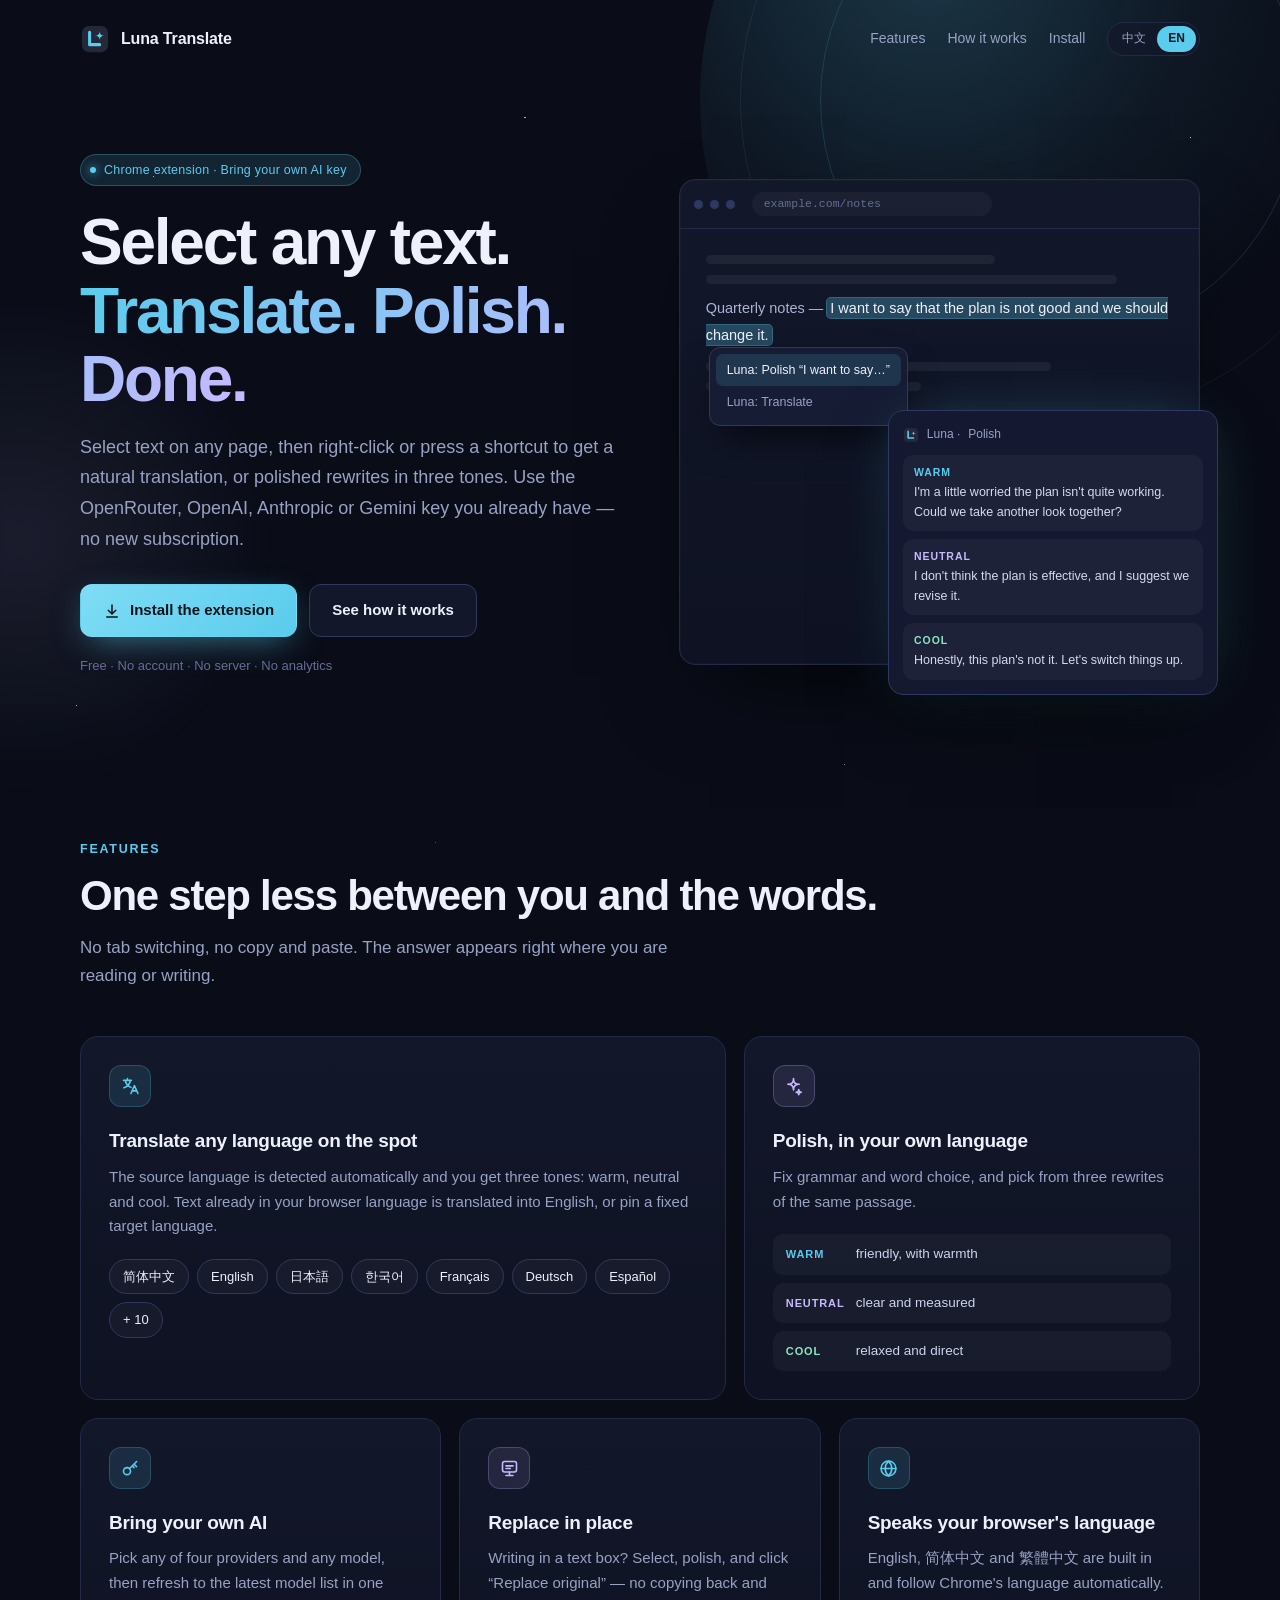
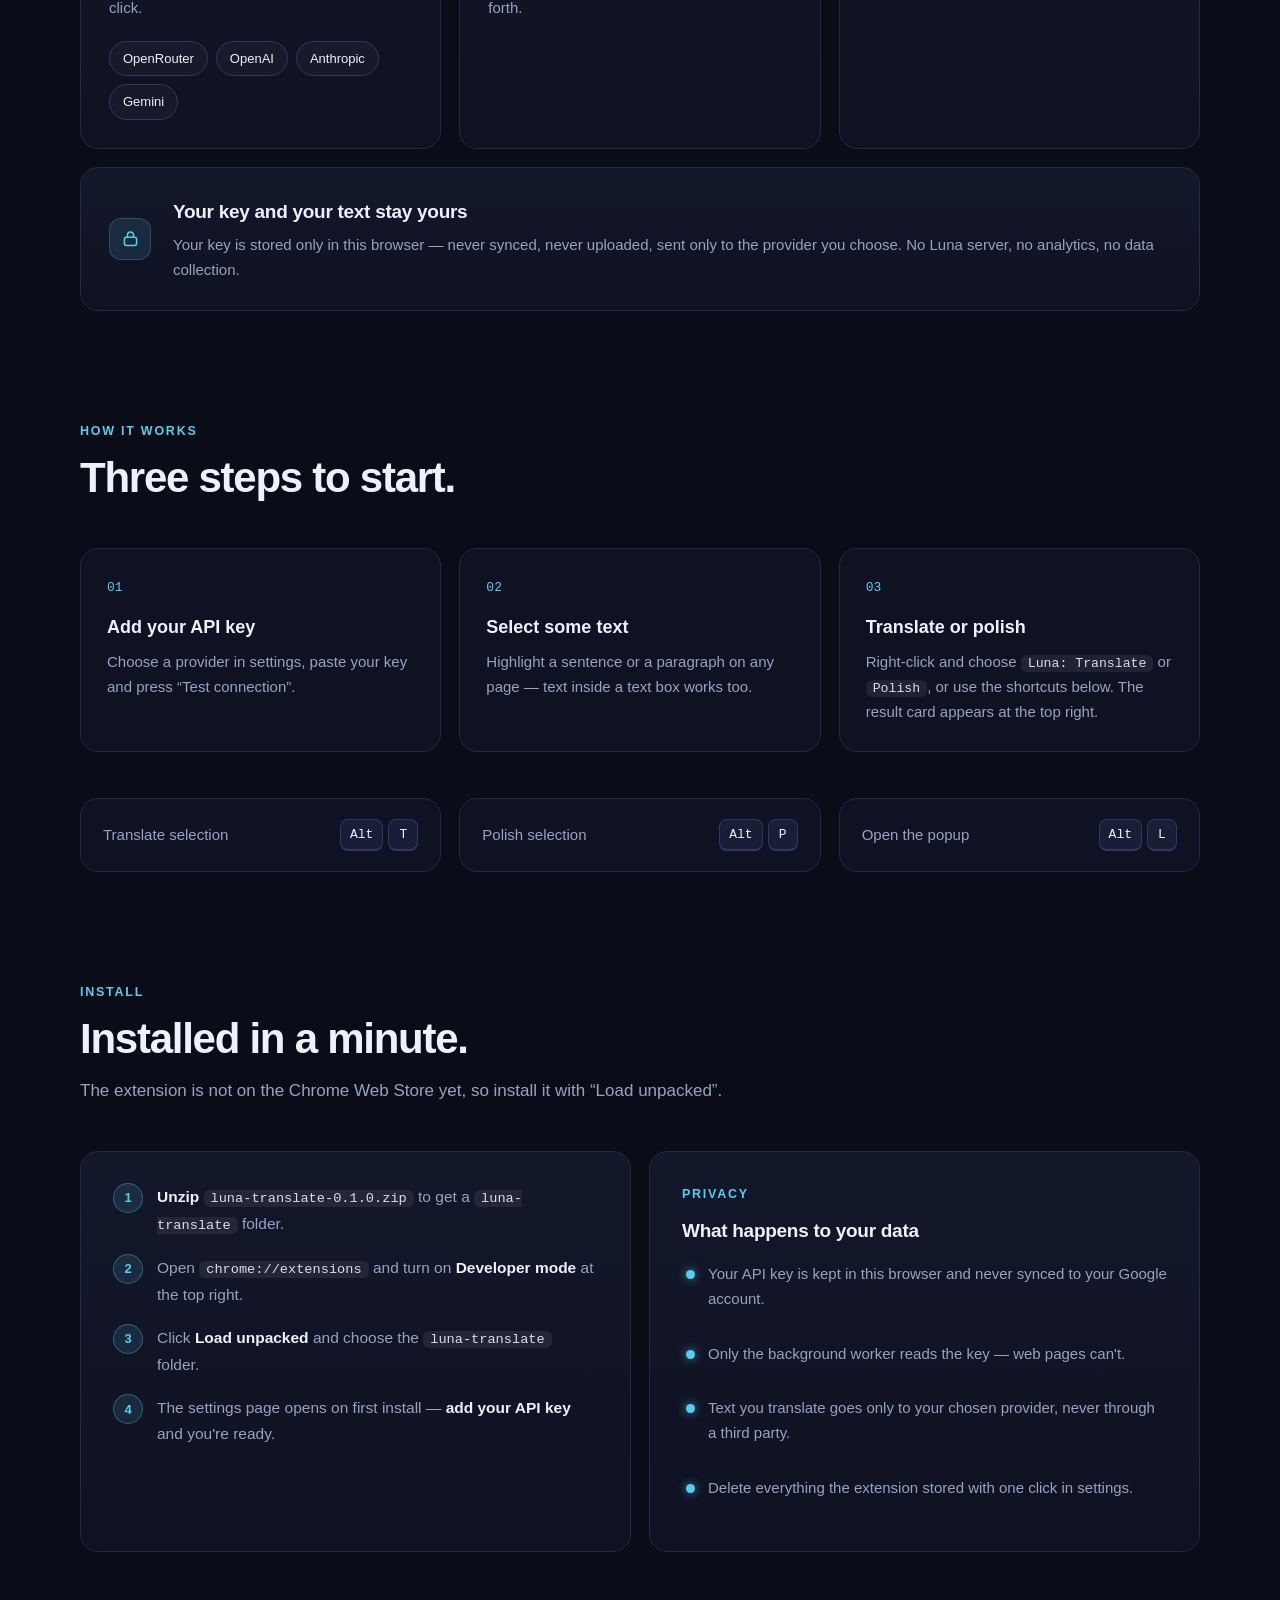
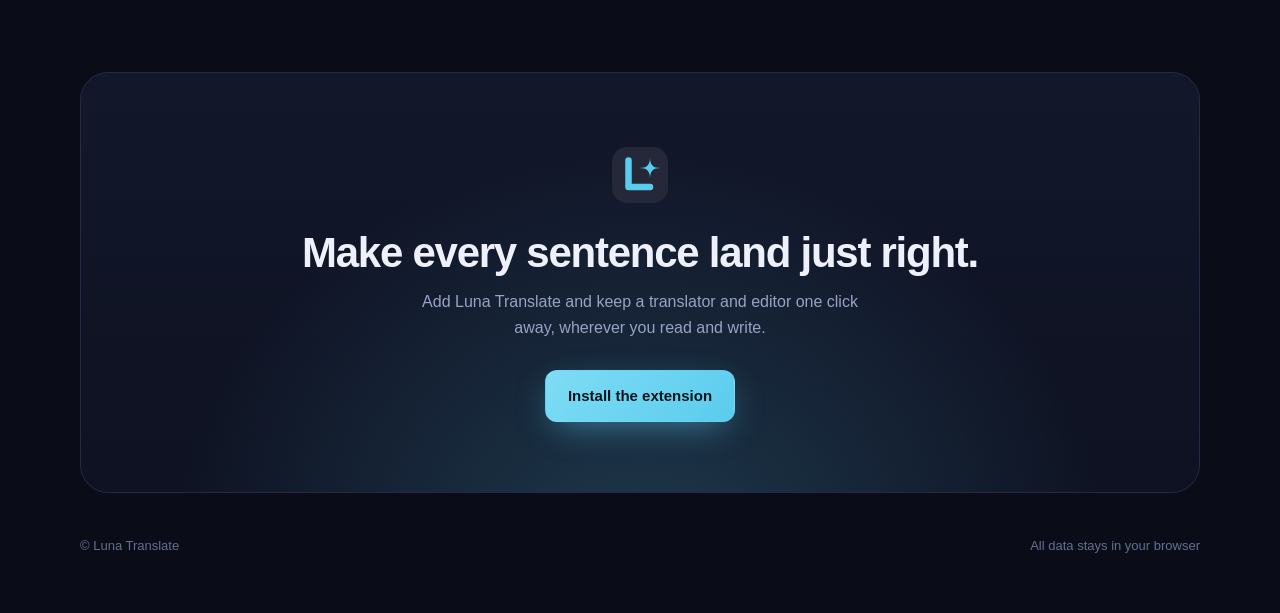
==== docs/index.html @ ccc1fbaa "Add a landing page (docs/index.html): dark, minimal, bilingual Co-Authored-By: Claude Sonnet 5.5 <no" ====
<!doctype html>
<html lang="zh-CN" data-lang="zh">
<head>
  <meta charset="UTF-8" />
  <meta name="viewport" content="width=device-width, initial-scale=1" />
  <meta name="color-scheme" content="dark" />
  <meta name="theme-color" content="#0a0d18" />
  <title>Luna Translate — 随选随译，一键润色</title>
  <meta name="description" content="Luna Translate 是一个 Chrome 扩展：选中文字即可翻译和润色，使用你自己的 OpenRouter、OpenAI、Anthropic 或 Gemini Key。" />
  <link rel="icon" href="icon.svg" type="image/svg+xml" />
  <style>
    :root {
      --bg: #0a0d18; --bg-2: #0e1222; --panel: #12172a; --panel-2: #181e36; --line: #232a47; --line-2: #2f3860;
      --ink: #eef1fb; --muted: #98a2c3; --faint: #646e92; --accent: #5acced; --accent-soft: rgba(90, 204, 237, .12);
      --lav: #c7b9ff; --radius: 18px;
      --font: "Inter", -apple-system, BlinkMacSystemFont, "SF Pro Text", "Segoe UI", "PingFang SC", "Hiragino Sans GB", "Microsoft YaHei", sans-serif;
      --mono: ui-monospace, "SF Mono", Menlo, Consolas, monospace;
    }
    * { box-sizing: border-box; }
    html { scroll-behavior: smooth; }
    body { margin: 0; color: var(--ink); background: var(--bg); font: 16px/1.65 var(--font); -webkit-font-smoothing: antialiased; overflow-x: hidden; }
    a { color: inherit; text-decoration: none; }
    img, svg { display: block; max-width: 100%; }
    ::selection { color: #06141a; background: var(--accent); }

    /* language switch: every translatable node is a <span lang="zh|en"> pair */
    html[data-lang="zh"] [lang="en"], html[data-lang="en"] [lang="zh"] { display: none !important; }

    .wrap { width: min(1120px, calc(100% - 48px)); margin: 0 auto; }

    /* ---------- background: a quiet moon ---------- */
    .sky { position: absolute; inset: 0 0 auto 0; height: 980px; overflow: hidden; pointer-events: none; z-index: 0;
      -webkit-mask-image: linear-gradient(#000 70%, transparent); mask-image: linear-gradient(#000 70%, transparent); }
    .moon { position: absolute; top: -260px; right: -140px; width: 720px; height: 720px; border-radius: 50%;
      background: radial-gradient(circle at 32% 30%, rgba(90, 204, 237, .22), rgba(90, 204, 237, .06) 38%, transparent 66%); }
    .moon::after { content: ""; position: absolute; inset: 120px; border-radius: 50%; border: 1px solid rgba(90, 204, 237, .16); }
    .moon::before { content: ""; position: absolute; inset: 40px; border-radius: 50%; border: 1px solid rgba(199, 185, 255, .08); }
    .glow-l { position: absolute; top: 260px; left: -260px; width: 560px; height: 560px; border-radius: 50%;
      background: radial-gradient(circle, rgba(199, 185, 255, .09), transparent 65%); }
    .stars { position: absolute; inset: 0; opacity: .7;
      background-image:
        radial-gradient(1px 1px at 12% 18%, #fff 50%, transparent 51%), radial-gradient(1px 1px at 27% 61%, #bfd 50%, transparent 51%),
        radial-gradient(1.5px 1.5px at 41% 12%, #fff 50%, transparent 51%), radial-gradient(1px 1px at 58% 44%, #fff 50%, transparent 51%),
        radial-gradient(1px 1px at 73% 22%, #cdf 50%, transparent 51%), radial-gradient(1.5px 1.5px at 86% 58%, #fff 50%, transparent 51%),
        radial-gradient(1px 1px at 93% 14%, #fff 50%, transparent 51%), radial-gradient(1px 1px at 6% 72%, #fff 50%, transparent 51%),
        radial-gradient(1px 1px at 34% 86%, #cdf 50%, transparent 51%), radial-gradient(1px 1px at 66% 78%, #fff 50%, transparent 51%);
      animation: twinkle 7s ease-in-out infinite alternate; }
    @keyframes twinkle { from { opacity: .35; } to { opacity: .8; } }

    /* ---------- nav ---------- */
    header.nav { position: relative; z-index: 5; display: flex; align-items: center; justify-content: space-between; padding: 22px 0; }
    .brand { display: flex; align-items: center; gap: 11px; font-weight: 650; letter-spacing: -.01em; }
    .brand svg { width: 30px; height: 30px; }
    .nav-right { display: flex; align-items: center; gap: 22px; color: var(--muted); font-size: 14px; }
    .nav-right a:hover { color: var(--ink); }
    .lang { display: inline-flex; padding: 3px; border: 1px solid var(--line); border-radius: 999px; background: rgba(18, 23, 42, .6); }
    .lang button { padding: 3px 11px; color: var(--muted); background: none; border: 0; border-radius: 999px; font: inherit; font-size: 12px; cursor: pointer; }
    html[data-lang="zh"] .lang [data-set="zh"], html[data-lang="en"] .lang [data-set="en"] { color: #06141a; background: var(--accent); font-weight: 650; }
    .lang button:focus-visible, .btn:focus-visible, a:focus-visible { outline: 2px solid var(--accent); outline-offset: 3px; }
    .hide-sm { display: inline; }

    /* ---------- hero ---------- */
    .hero { position: relative; z-index: 2; padding: 76px 0 40px; display: grid; grid-template-columns: 1.02fr .98fr; gap: 56px; align-items: center; }
    .eyebrow { display: inline-flex; align-items: center; gap: 8px; padding: 5px 13px 5px 9px; color: var(--accent); border: 1px solid rgba(90, 204, 237, .28); border-radius: 999px; background: var(--accent-soft); font-size: 12.5px; letter-spacing: .02em; }
    .eyebrow i { width: 6px; height: 6px; border-radius: 50%; background: var(--accent); box-shadow: 0 0 10px var(--accent); }
    h1 { margin: 22px 0 18px; font-size: clamp(38px, 5.4vw, 64px); line-height: 1.07; letter-spacing: -.035em; font-weight: 700; }
    h1 em { font-style: normal; background: linear-gradient(100deg, var(--accent), var(--lav)); -webkit-background-clip: text; background-clip: text; color: transparent; }
    .lead { max-width: 33em; margin: 0 0 30px; color: var(--muted); font-size: 18px; line-height: 1.7; }
    .cta { display: flex; flex-wrap: wrap; gap: 12px; align-items: center; }
    .btn { display: inline-flex; align-items: center; gap: 9px; padding: 13px 22px; border-radius: 12px; border: 1px solid var(--line-2); color: var(--ink); background: var(--panel); font-weight: 600; font-size: 15px; transition: transform .18s ease, border-color .18s ease, background .18s ease; }
    .btn:hover { transform: translateY(-1px); border-color: var(--accent); }
    .btn.primary { color: #06141a; border-color: transparent; background: linear-gradient(135deg, #7fdcf5, var(--accent)); box-shadow: 0 10px 34px -10px rgba(90, 204, 237, .6); }
    .btn.primary:hover { border-color: transparent; box-shadow: 0 14px 40px -10px rgba(90, 204, 237, .8); }
    .note { margin-top: 18px; color: var(--faint); font-size: 13px; }

    /* hero mock: a page with a selection and the result card */
    .stage { position: relative; }
    .browser { border: 1px solid var(--line); border-radius: 16px; background: linear-gradient(180deg, var(--panel), var(--bg-2)); box-shadow: 0 40px 90px -30px rgba(0, 0, 0, .7), 0 0 0 1px rgba(255,255,255,.02) inset; overflow: hidden; }
    .browser-bar { display: flex; align-items: center; gap: 7px; padding: 12px 14px; border-bottom: 1px solid var(--line); }
    .browser-bar i { width: 9px; height: 9px; border-radius: 50%; background: var(--line-2); }
    .browser-bar span { margin-left: 10px; flex: 1; max-width: 240px; padding: 3px 12px; color: var(--faint); border-radius: 999px; background: rgba(255,255,255,.04); font-size: 11.5px; font-family: var(--mono); }
    .page { padding: 26px 26px 262px; color: #aab3d2; font-size: 14.5px; line-height: 1.8; }
    .page .line { height: 9px; margin-bottom: 11px; border-radius: 6px; background: rgba(255,255,255,.06); }
    .page p { margin: 0 0 14px; }
    .page mark { padding: 2px 3px; color: var(--ink); background: rgba(90, 204, 237, .28); border-radius: 4px; box-shadow: 0 0 0 1px rgba(90, 204, 237, .45); }
    .menu { position: absolute; left: 30px; top: 168px; min-width: 170px; padding: 6px; border: 1px solid var(--line-2); border-radius: 11px; background: #161c33; box-shadow: 0 18px 40px -12px rgba(0,0,0,.7); font-size: 12.5px; }
    .menu div { padding: 6px 11px; border-radius: 7px; color: var(--muted); }
    .menu div.on { color: var(--ink); background: rgba(90, 204, 237, .14); }
    .result { position: absolute; right: -18px; bottom: -30px; width: min(330px, 86%); padding: 14px 14px 6px; border: 1px solid var(--line-2); border-radius: 15px; background: rgba(21, 27, 50, .96); backdrop-filter: blur(10px); box-shadow: 0 30px 70px -20px rgba(0,0,0,.8), 0 0 60px -24px rgba(90, 204, 237, .5); }
    .result header { display: flex; align-items: center; gap: 8px; margin-bottom: 10px; font-size: 12px; color: var(--muted); }
    .result header svg { width: 16px; height: 16px; }
    .tone { margin-bottom: 8px; padding: 9px 11px; border-radius: 10px; background: rgba(255,255,255,.04); }
    .tone b { display: block; margin-bottom: 2px; color: var(--accent); font-size: 10.5px; letter-spacing: .09em; text-transform: uppercase; }
    .tone span { display: block; color: #d4daf0; font-size: 12.5px; line-height: 1.55; }
    .tone:nth-child(3) b { color: var(--lav); }
    .tone:nth-child(4) b { color: #8ee6c0; }

    /* ---------- sections ---------- */
    section { position: relative; z-index: 2; }
    .sec { padding: 110px 0 0; }
    .kicker { color: var(--accent); font-size: 12.5px; letter-spacing: .14em; text-transform: uppercase; font-weight: 600; }
    h2 { margin: 12px 0 14px; font-size: clamp(28px, 3.6vw, 42px); line-height: 1.15; letter-spacing: -.03em; font-weight: 700; }
    .sub { max-width: 38em; margin: 0; color: var(--muted); font-size: 17px; }

    .grid { display: grid; grid-template-columns: repeat(12, 1fr); gap: 18px; margin-top: 46px; }
    .card { position: relative; padding: 28px; border: 1px solid var(--line); border-radius: var(--radius); background: linear-gradient(180deg, var(--panel), var(--bg-2)); overflow: hidden; transition: border-color .25s ease, transform .25s ease; }
    .card:hover { border-color: var(--line-2); transform: translateY(-2px); }
    .card h3 { margin: 18px 0 8px; font-size: 19px; letter-spacing: -.015em; }
    .card p { margin: 0; color: var(--muted); font-size: 15px; }
    .span-7 { grid-column: span 7; } .span-5 { grid-column: span 5; } .span-4 { grid-column: span 4; } .span-6 { grid-column: span 6; }
    .ico { width: 42px; height: 42px; display: grid; place-items: center; border-radius: 12px; color: var(--accent); background: var(--accent-soft); border: 1px solid rgba(90, 204, 237, .22); }
    .ico svg { width: 21px; height: 21px; }
    .ico.lav { color: var(--lav); background: rgba(199, 185, 255, .1); border-color: rgba(199, 185, 255, .24); }

    .chips { display: flex; flex-wrap: wrap; gap: 8px; margin-top: 20px; }
    .chip { padding: 6px 13px; color: var(--ink); border: 1px solid var(--line-2); border-radius: 999px; background: rgba(255,255,255,.03); font-size: 13px; }
    .tones { display: grid; gap: 8px; margin-top: 20px; }
    .tones div { display: flex; gap: 10px; align-items: baseline; padding: 9px 13px; border-radius: 10px; background: rgba(255,255,255,.04); font-size: 13.5px; color: #cdd4ee; }
    .tones b { flex: none; min-width: 60px; color: var(--accent); font-size: 11px; letter-spacing: .08em; text-transform: uppercase; }
    .tones div:nth-child(2) b { color: var(--lav); } .tones div:nth-child(3) b { color: #8ee6c0; }
    .lock { display: flex; align-items: center; gap: 10px; margin-top: 20px; padding: 11px 14px; color: #bfc8e6; border: 1px dashed var(--line-2); border-radius: 12px; font-family: var(--mono); font-size: 12.5px; }
    .lock i { width: 7px; height: 7px; border-radius: 50%; background: #8ee6c0; box-shadow: 0 0 10px #8ee6c0; flex: none; }

    /* steps */
    .steps { display: grid; grid-template-columns: repeat(3, 1fr); gap: 18px; margin-top: 46px; counter-reset: s; }
    .step { position: relative; padding: 28px 26px 26px; border: 1px solid var(--line); border-radius: var(--radius); background: var(--bg-2); }
    .step::before { counter-increment: s; content: "0" counter(s); display: block; margin-bottom: 14px; font-family: var(--mono); font-size: 13px; color: var(--accent); }
    .step h3 { margin: 0 0 8px; font-size: 18px; }
    .step p { margin: 0; color: var(--muted); font-size: 15px; }
    .step code, .install code { padding: 1px 7px; border-radius: 6px; background: rgba(255,255,255,.07); font-family: var(--mono); font-size: .88em; color: #d9def2; }

    /* shortcuts */
    .keys { display: grid; grid-template-columns: repeat(3, 1fr); gap: 18px; margin-top: 46px; }
    .key { display: flex; align-items: center; justify-content: space-between; gap: 14px; padding: 20px 22px; border: 1px solid var(--line); border-radius: var(--radius); background: var(--bg-2); }
    .key span { color: var(--muted); font-size: 15px; }
    kbd { display: inline-flex; gap: 5px; font-family: var(--mono); }
    kbd i { font-style: normal; min-width: 30px; padding: 4px 9px; text-align: center; color: var(--ink); border: 1px solid var(--line-2); border-bottom-width: 2px; border-radius: 8px; background: var(--panel-2); font-size: 13px; }

    /* install */
    .install { margin-top: 46px; display: grid; grid-template-columns: 1fr 1fr; gap: 18px; }
    .install ol { margin: 0; padding: 0; list-style: none; counter-reset: i; }
    .install li { position: relative; padding: 0 0 18px 44px; color: var(--muted); font-size: 15.5px; counter-increment: i; }
    .install li::before { content: counter(i); position: absolute; left: 0; top: -1px; width: 28px; height: 28px; display: grid; place-items: center; border-radius: 50%; color: var(--accent); border: 1px solid rgba(90,204,237,.35); background: var(--accent-soft); font-size: 13px; font-weight: 600; }
    .install li strong { color: var(--ink); font-weight: 600; }
    .install .card { padding: 32px; }
    .privacy-list { margin: 16px 0 0; padding: 0; list-style: none; display: grid; gap: 12px; }
    .privacy-list li { position: relative; padding-left: 26px; color: var(--muted); font-size: 15px; }
    .privacy-list li::before { content: ""; position: absolute; left: 4px; top: .62em; width: 7px; height: 7px; border-radius: 50%; background: var(--accent); box-shadow: 0 0 10px rgba(90,204,237,.7); }

    /* closing */
    .closing { margin: 120px 0 0; padding: 70px 24px; text-align: center; border: 1px solid var(--line); border-radius: 28px; overflow: hidden; position: relative;
      background: radial-gradient(ellipse at 50% 120%, rgba(90, 204, 237, .22), transparent 60%), linear-gradient(180deg, var(--panel), var(--bg-2)); }
    .closing svg { width: 64px; height: 64px; margin: 0 auto 22px; }
    .closing h2 { margin: 0 0 12px; }
    .closing p { margin: 0 auto 28px; max-width: 30em; color: var(--muted); }
    .closing .cta { justify-content: center; }
    footer { position: relative; z-index: 2; display: flex; flex-wrap: wrap; gap: 12px; justify-content: space-between; padding: 42px 0 56px; color: var(--faint); font-size: 13px; }

    /* reveal on scroll */
    .reveal { opacity: 0; transform: translateY(16px); transition: opacity .7s ease, transform .7s ease; }
    .reveal.in { opacity: 1; transform: none; }
    @media (prefers-reduced-motion: reduce) { .reveal { opacity: 1; transform: none; transition: none; } .stars { animation: none; } html { scroll-behavior: auto; } }

    @media (max-width: 960px) {
      .hero { grid-template-columns: 1fr; gap: 64px; padding-top: 48px; }
      .result { right: 8px; }
      .span-7, .span-5, .span-4, .span-6 { grid-column: span 12; }
      .steps, .keys, .install { grid-template-columns: 1fr; }
      .hide-sm { display: none; }
    }
    @media (max-width: 560px) {
      .wrap { width: calc(100% - 32px); }
      .sec { padding-top: 84px; }
      .lead { font-size: 16.5px; }
      .page { padding-bottom: 290px; }
      .menu { left: 14px; top: 190px; }
      .result { right: 0; width: 92%; }
      .card { padding: 22px; }
    }
  </style>
</head>
<body>
  <div class="sky" aria-hidden="true"><div class="stars"></div><div class="moon"></div><div class="glow-l"></div></div>

  <div class="wrap">
    <header class="nav">
      <a class="brand" href="#top" aria-label="Luna Translate">
        <svg viewBox="0 0 128 128" aria-hidden="true"><rect x="8" y="8" width="112" height="112" rx="30" fill="#252839"/><path d="M41 35v53h43" fill="none" stroke="#5ACCED" stroke-width="13" stroke-linecap="round" stroke-linejoin="round"/><path d="M84 29c0 15-6 21-21 21 15 0 21 6 21 21 0-15 6-21 21-21-15 0-21-6-21-21Z" fill="#5ACCED"/></svg>
        Luna Translate
      </a>
      <div class="nav-right">
        <a class="hide-sm" href="#features"><span lang="zh">功能</span><span lang="en">Features</span></a>
        <a class="hide-sm" href="#how"><span lang="zh">使用方法</span><span lang="en">How it works</span></a>
        <a class="hide-sm" href="#install"><span lang="zh">安装</span><span lang="en">Install</span></a>
        <div class="lang" role="group" aria-label="Language"><button type="button" data-set="zh">中文</button><button type="button" data-set="en">EN</button></div>
      </div>
    </header>

    <main id="top">
      <!-- hero -->
      <section class="hero">
        <div>
          <span class="eyebrow"><i></i><span lang="zh">Chrome 扩展 · 自带 AI Key</span><span lang="en">Chrome extension · Bring your own AI key</span></span>
          <h1><span lang="zh">选中文字，<br /><em>随选随译，<br />一键润色。</em></span><span lang="en">Select any text.<br /><em>Translate. Polish. Done.</em></span></h1>
          <p class="lead">
            <span lang="zh">在任何网页上选中文字，右键或按下快捷键，立刻得到自然的译文，或三种语气的润色版本。用你已有的 OpenRouter、OpenAI、Anthropic 或 Gemini Key，不需要新的订阅。</span>
            <span lang="en">Select text on any page, then right-click or press a shortcut to get a natural translation, or polished rewrites in three tones. Use the OpenRouter, OpenAI, Anthropic or Gemini key you already have — no new subscription.</span>
          </p>
          <div class="cta">
            <a class="btn primary" href="#install">
              <svg width="18" height="18" viewBox="0 0 24 24" fill="none" stroke="currentColor" stroke-width="2" stroke-linecap="round" stroke-linejoin="round" aria-hidden="true"><path d="M12 4v11M7 11l5 5 5-5M5 20h14"/></svg>
              <span lang="zh">安装扩展</span><span lang="en">Install the extension</span>
            </a>
            <a class="btn" href="#how"><span lang="zh">看看怎么用</span><span lang="en">See how it works</span></a>
          </div>
          <p class="note"><span lang="zh">免费 · 无账号 · 无服务器 · 无统计</span><span lang="en">Free · No account · No server · No analytics</span></p>
        </div>

        <div class="stage" aria-hidden="true">
          <div class="browser">
            <div class="browser-bar"><i></i><i></i><i></i><span>example.com/notes</span></div>
            <div class="page">
              <div class="line" style="width:62%"></div>
              <div class="line" style="width:88%"></div>
              <p>Quarterly notes — <mark>I want to say that the plan is not good and we should change it.</mark></p>
              <div class="line" style="width:74%"></div>
              <div class="line" style="width:46%"></div>
            </div>
          </div>
          <div class="menu"><div class="on">Luna: <span lang="zh">润色</span><span lang="en">Polish</span> “I want to say…”</div><div>Luna: <span lang="zh">翻译</span><span lang="en">Translate</span></div></div>
          <div class="result">
            <header><svg viewBox="0 0 128 128"><rect x="8" y="8" width="112" height="112" rx="30" fill="#252839"/><path d="M41 35v53h43" fill="none" stroke="#5ACCED" stroke-width="13" stroke-linecap="round" stroke-linejoin="round"/><path d="M84 29c0 15-6 21-21 21 15 0 21 6 21 21 0-15 6-21 21-21-15 0-21-6-21-21Z" fill="#5ACCED"/></svg>Luna · <span lang="zh">润色</span><span lang="en">Polish</span></header>
            <div class="tone"><b>Warm</b><span>I'm a little worried the plan isn't quite working. Could we take another look together?</span></div>
            <div class="tone"><b>Neutral</b><span>I don't think the plan is effective, and I suggest we revise it.</span></div>
            <div class="tone"><b>Cool</b><span>Honestly, this plan's not it. Let's switch things up.</span></div>
          </div>
        </div>
      </section>

      <!-- features -->
      <section class="sec" id="features">
        <div class="reveal">
          <div class="kicker"><span lang="zh">功能</span><span lang="en">Features</span></div>
          <h2><span lang="zh">少一步，多一点从容。</span><span lang="en">One step less between you and the words.</span></h2>
          <p class="sub"><span lang="zh">不用切换标签页，不用复制粘贴。结果就出现在你正在读、正在写的地方。</span><span lang="en">No tab switching, no copy and paste. The answer appears right where you are reading or writing.</span></p>
        </div>
        <div class="grid">
          <article class="card span-7 reveal">
            <div class="ico"><svg viewBox="0 0 24 24" fill="none" stroke="currentColor" stroke-width="1.8" stroke-linecap="round" stroke-linejoin="round"><path d="M4 5h9M8.5 3v2M6 5c.5 3.5 3 6.5 6.5 8M12 5c-.6 3.6-3.4 6.9-7.5 8.5"/><path d="M12.5 20l4-9 4 9M14 17h5"/></svg></div>
            <h3><span lang="zh">任何语言，随选随译</span><span lang="en">Translate any language on the spot</span></h3>
            <p><span lang="zh">自动识别原文语言，给出三种语气（温暖、中性、冷静）的译文。文本已经是你的浏览器语言时，自动译成英文；也可以固定一个目标语言。</span><span lang="en">The source language is detected automatically and you get three tones: warm, neutral and cool. Text already in your browser language is translated into English, or pin a fixed target language.</span></p>
            <div class="chips"><span class="chip">简体中文</span><span class="chip">English</span><span class="chip">日本語</span><span class="chip">한국어</span><span class="chip">Français</span><span class="chip">Deutsch</span><span class="chip">Español</span><span class="chip">+ 10</span></div>
          </article>
          <article class="card span-5 reveal">
            <div class="ico lav"><svg viewBox="0 0 24 24" fill="none" stroke="currentColor" stroke-width="1.8" stroke-linecap="round" stroke-linejoin="round"><path d="M12 3c0 4.5-2 6.5-6.5 6.5C10 9.5 12 11.5 12 16c0-4.5 2-6.5 6.5-6.5C14 9.5 12 7.5 12 3Z"/><path d="M18 15.5c0 2-1 3-3 3 2 0 3 1 3 3 0-2 1-3 3-3-2 0-3-1-3-3Z"/></svg></div>
            <h3><span lang="zh">润色，保持你的语言</span><span lang="en">Polish, in your own language</span></h3>
            <p><span lang="zh">修正语法和措辞，让表达更自然，同一段话给出三个版本供你挑选。</span><span lang="en">Fix grammar and word choice, and pick from three rewrites of the same passage.</span></p>
            <div class="tones"><div><b>Warm</b><span><span lang="zh">亲切，带一点温度</span><span lang="en">friendly, with warmth</span></span></div><div><b>Neutral</b><span><span lang="zh">理性，清晰克制</span><span lang="en">clear and measured</span></span></div><div><b>Cool</b><span><span lang="zh">随性，干脆利落</span><span lang="en">relaxed and direct</span></span></div></div>
          </article>
          <article class="card span-4 reveal">
            <div class="ico"><svg viewBox="0 0 24 24" fill="none" stroke="currentColor" stroke-width="1.8" stroke-linecap="round" stroke-linejoin="round"><circle cx="8" cy="15" r="4"/><path d="M11 12l8-8M16 7l3 3M14 9l2 2"/></svg></div>
            <h3><span lang="zh">用你自己的 AI</span><span lang="en">Bring your own AI</span></h3>
            <p><span lang="zh">四家服务商任选，模型自己挑，还能一键刷新到最新的模型列表。</span><span lang="en">Pick any of four providers and any model, then refresh to the latest model list in one click.</span></p>
            <div class="chips"><span class="chip">OpenRouter</span><span class="chip">OpenAI</span><span class="chip">Anthropic</span><span class="chip">Gemini</span></div>
          </article>
          <article class="card span-4 reveal">
            <div class="ico lav"><svg viewBox="0 0 24 24" fill="none" stroke="currentColor" stroke-width="1.8" stroke-linecap="round" stroke-linejoin="round"><rect x="4" y="4" width="16" height="12" rx="2.5"/><path d="M8 20h8M12 16v4M8 9h8M8 12h5"/></svg></div>
            <h3><span lang="zh">直接替换原文</span><span lang="en">Replace in place</span></h3>
            <p><span lang="zh">在输入框里写作时，选中文字润色，点一下“替换原文”，不用来回复制。</span><span lang="en">Writing in a text box? Select, polish, and click “Replace original” — no copying back and forth.</span></p>
          </article>
          <article class="card span-4 reveal">
            <div class="ico"><svg viewBox="0 0 24 24" fill="none" stroke="currentColor" stroke-width="1.8" stroke-linecap="round" stroke-linejoin="round"><circle cx="12" cy="12" r="8.5"/><path d="M3.5 12h17M12 3.5c2.6 2.4 3.8 5.2 3.8 8.5s-1.2 6.1-3.8 8.5c-2.6-2.4-3.8-5.2-3.8-8.5S9.4 5.9 12 3.5Z"/></svg></div>
            <h3><span lang="zh">界面跟随浏览器</span><span lang="en">Speaks your browser's language</span></h3>
            <p><span lang="zh">内置 English、简体中文、繁體中文界面，自动匹配 Chrome 的语言。</span><span lang="en">English, 简体中文 and 繁體中文 are built in and follow Chrome's language automatically.</span></p>
          </article>
          <article class="card span-12 reveal" style="grid-column: span 12">
            <div style="display:grid; grid-template-columns: auto 1fr; gap: 22px; align-items:center">
              <div class="ico"><svg viewBox="0 0 24 24" fill="none" stroke="currentColor" stroke-width="1.8" stroke-linecap="round" stroke-linejoin="round"><rect x="5" y="10.5" width="14" height="9.5" rx="2.5"/><path d="M8.5 10.5V8a3.5 3.5 0 0 1 7 0v2.5"/></svg></div>
              <div>
                <h3 style="margin:0 0 6px"><span lang="zh">你的 Key 和文字，只属于你</span><span lang="en">Your key and your text stay yours</span></h3>
                <p><span lang="zh">Key 只保存在本机浏览器，不同步、不上传，只发给你选的服务商。没有 Luna 服务器，没有统计，也不收集任何数据。</span><span lang="en">Your key is stored only in this browser — never synced, never uploaded, sent only to the provider you choose. No Luna server, no analytics, no data collection.</span></p>
              </div>
            </div>
          </article>
        </div>
      </section>

      <!-- how -->
      <section class="sec" id="how">
        <div class="reveal">
          <div class="kicker"><span lang="zh">使用方法</span><span lang="en">How it works</span></div>
          <h2><span lang="zh">三步，开始使用。</span><span lang="en">Three steps to start.</span></h2>
        </div>
        <div class="steps">
          <div class="step reveal"><h3><span lang="zh">填入 API Key</span><span lang="en">Add your API key</span></h3><p><span lang="zh">在设置页选择服务商，粘贴 Key，点“测试连接”确认可用。</span><span lang="en">Choose a provider in settings, paste your key and press “Test connection”.</span></p></div>
          <div class="step reveal"><h3><span lang="zh">选中文字</span><span lang="en">Select some text</span></h3><p><span lang="zh">在任意网页上选中一句话或一段话。选中输入框里的文字也可以。</span><span lang="en">Highlight a sentence or a paragraph on any page — text inside a text box works too.</span></p></div>
          <div class="step reveal"><h3><span lang="zh">翻译或润色</span><span lang="en">Translate or polish</span></h3><p><span lang="zh">右键选择 <code>Luna：翻译</code> 或 <code>润色</code>，也可以用下面的快捷键。结果卡片会出现在页面右上角。</span><span lang="en">Right-click and choose <code>Luna: Translate</code> or <code>Polish</code>, or use the shortcuts below. The result card appears at the top right.</span></p></div>
        </div>
        <div class="keys">
          <div class="key reveal"><span><span lang="zh">翻译选中文字</span><span lang="en">Translate selection</span></span><kbd><i>Alt</i><i>T</i></kbd></div>
          <div class="key reveal"><span><span lang="zh">润色选中文字</span><span lang="en">Polish selection</span></span><kbd><i>Alt</i><i>P</i></kbd></div>
          <div class="key reveal"><span><span lang="zh">打开弹窗输入</span><span lang="en">Open the popup</span></span><kbd><i>Alt</i><i>L</i></kbd></div>
        </div>
      </section>

      <!-- install -->
      <section class="sec" id="install">
        <div class="reveal">
          <div class="kicker"><span lang="zh">安装</span><span lang="en">Install</span></div>
          <h2><span lang="zh">一分钟装好。</span><span lang="en">Installed in a minute.</span></h2>
          <p class="sub"><span lang="zh">扩展还没有上架 Chrome 应用商店，目前通过“加载已解压的扩展程序”安装。</span><span lang="en">The extension is not on the Chrome Web Store yet, so install it with “Load unpacked”.</span></p>
        </div>
        <div class="install">
          <div class="card reveal">
            <ol>
              <li><span lang="zh"><strong>解压</strong> <code>luna-translate-0.1.0.zip</code>，得到 <code>luna-translate</code> 文件夹。</span><span lang="en"><strong>Unzip</strong> <code>luna-translate-0.1.0.zip</code> to get a <code>luna-translate</code> folder.</span></li>
              <li><span lang="zh">打开 <code>chrome://extensions</code>，开启右上角的<strong>开发者模式</strong>。</span><span lang="en">Open <code>chrome://extensions</code> and turn on <strong>Developer mode</strong> at the top right.</span></li>
              <li><span lang="zh">点击<strong>加载已解压的扩展程序</strong>，选择 <code>luna-translate</code> 文件夹。</span><span lang="en">Click <strong>Load unpacked</strong> and choose the <code>luna-translate</code> folder.</span></li>
              <li><span lang="zh">首次安装会打开设置页，<strong>填入 API Key</strong> 即可开始使用。</span><span lang="en">The settings page opens on first install — <strong>add your API key</strong> and you're ready.</span></li>
            </ol>
          </div>
          <div class="card reveal">
            <div class="kicker"><span lang="zh">隐私</span><span lang="en">Privacy</span></div>
            <h3 style="margin-top:10px"><span lang="zh">数据怎么处理</span><span lang="en">What happens to your data</span></h3>
            <ul class="privacy-list">
              <li><span lang="zh">API Key 保存在本机浏览器，不同步到你的 Google 账号。</span><span lang="en">Your API key is kept in this browser and never synced to your Google account.</span></li>
              <li><span lang="zh">只有后台脚本读取 Key，网页拿不到它。</span><span lang="en">Only the background worker reads the key — web pages can't.</span></li>
              <li><span lang="zh">你翻译的文字只发给你选的服务商，不经过任何第三方。</span><span lang="en">Text you translate goes only to your chosen provider, never through a third party.</span></li>
              <li><span lang="zh">设置页里一键删除所有已保存的数据。</span><span lang="en">Delete everything the extension stored with one click in settings.</span></li>
            </ul>
          </div>
        </div>
      </section>

      <section class="closing reveal">
        <svg viewBox="0 0 128 128" aria-hidden="true"><rect x="8" y="8" width="112" height="112" rx="30" fill="#252839"/><path d="M41 35v53h43" fill="none" stroke="#5ACCED" stroke-width="13" stroke-linecap="round" stroke-linejoin="round"/><path d="M84 29c0 15-6 21-21 21 15 0 21 6 21 21 0-15 6-21 21-21-15 0-21-6-21-21Z" fill="#5ACCED"/></svg>
        <h2><span lang="zh">让每一句话，都刚刚好。</span><span lang="en">Make every sentence land just right.</span></h2>
        <p><span lang="zh">装上 Luna Translate，在你读和写的每个角落，都有一位随叫随到的译者和编辑。</span><span lang="en">Add Luna Translate and keep a translator and editor one click away, wherever you read and write.</span></p>
        <div class="cta"><a class="btn primary" href="#install"><span lang="zh">安装扩展</span><span lang="en">Install the extension</span></a></div>
      </section>
    </main>

    <footer>
      <span>© Luna Translate</span>
      <span><span lang="zh">所有数据只保存在你的浏览器中</span><span lang="en">All data stays in your browser</span></span>
    </footer>
  </div>

  <script>
    (function () {
      var root = document.documentElement;
      var saved = null;
      try { saved = localStorage.getItem('luna-lang'); } catch (e) {}
      var lang = saved || (/^zh/i.test(navigator.language || '') ? 'zh' : 'en');
      function apply(next) {
        root.setAttribute('data-lang', next);
        root.lang = next === 'zh' ? 'zh-CN' : 'en';
        document.title = next === 'zh' ? 'Luna Translate — 随选随译，一键润色' : 'Luna Translate — Translate and polish, anywhere';
        try { localStorage.setItem('luna-lang', next); } catch (e) {}
      }
      apply(lang);
      document.querySelectorAll('.lang button').forEach(function (b) {
        b.addEventListener('click', function () { apply(b.dataset.set); });
      });
      var items = document.querySelectorAll('.reveal');
      if (!('IntersectionObserver' in window)) { items.forEach(function (n) { n.classList.add('in'); }); return; }
      var io = new IntersectionObserver(function (entries) {
        entries.forEach(function (e) { if (e.isIntersecting) { e.target.classList.add('in'); io.unobserve(e.target); } });
      }, { threshold: 0.12 });
      items.forEach(function (n) { io.observe(n); });
    })();
  </script>
</body>
</html>
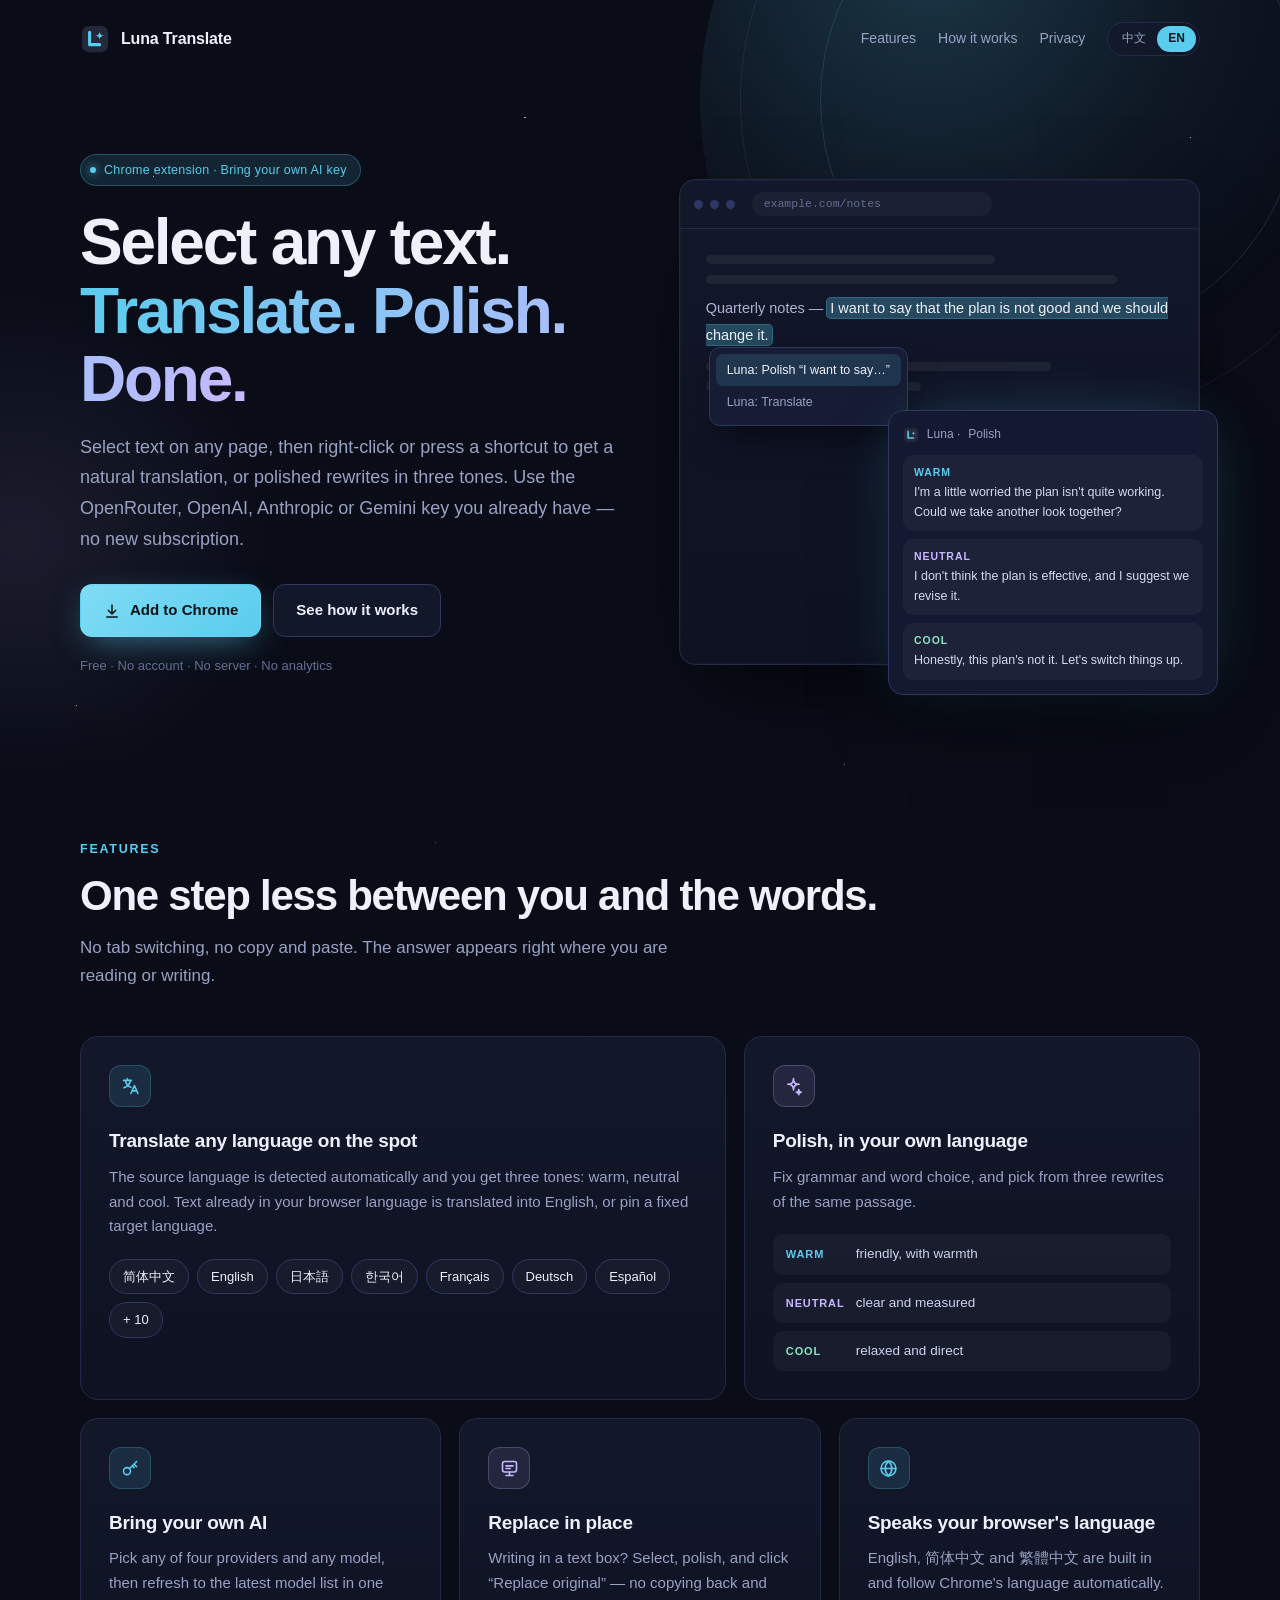
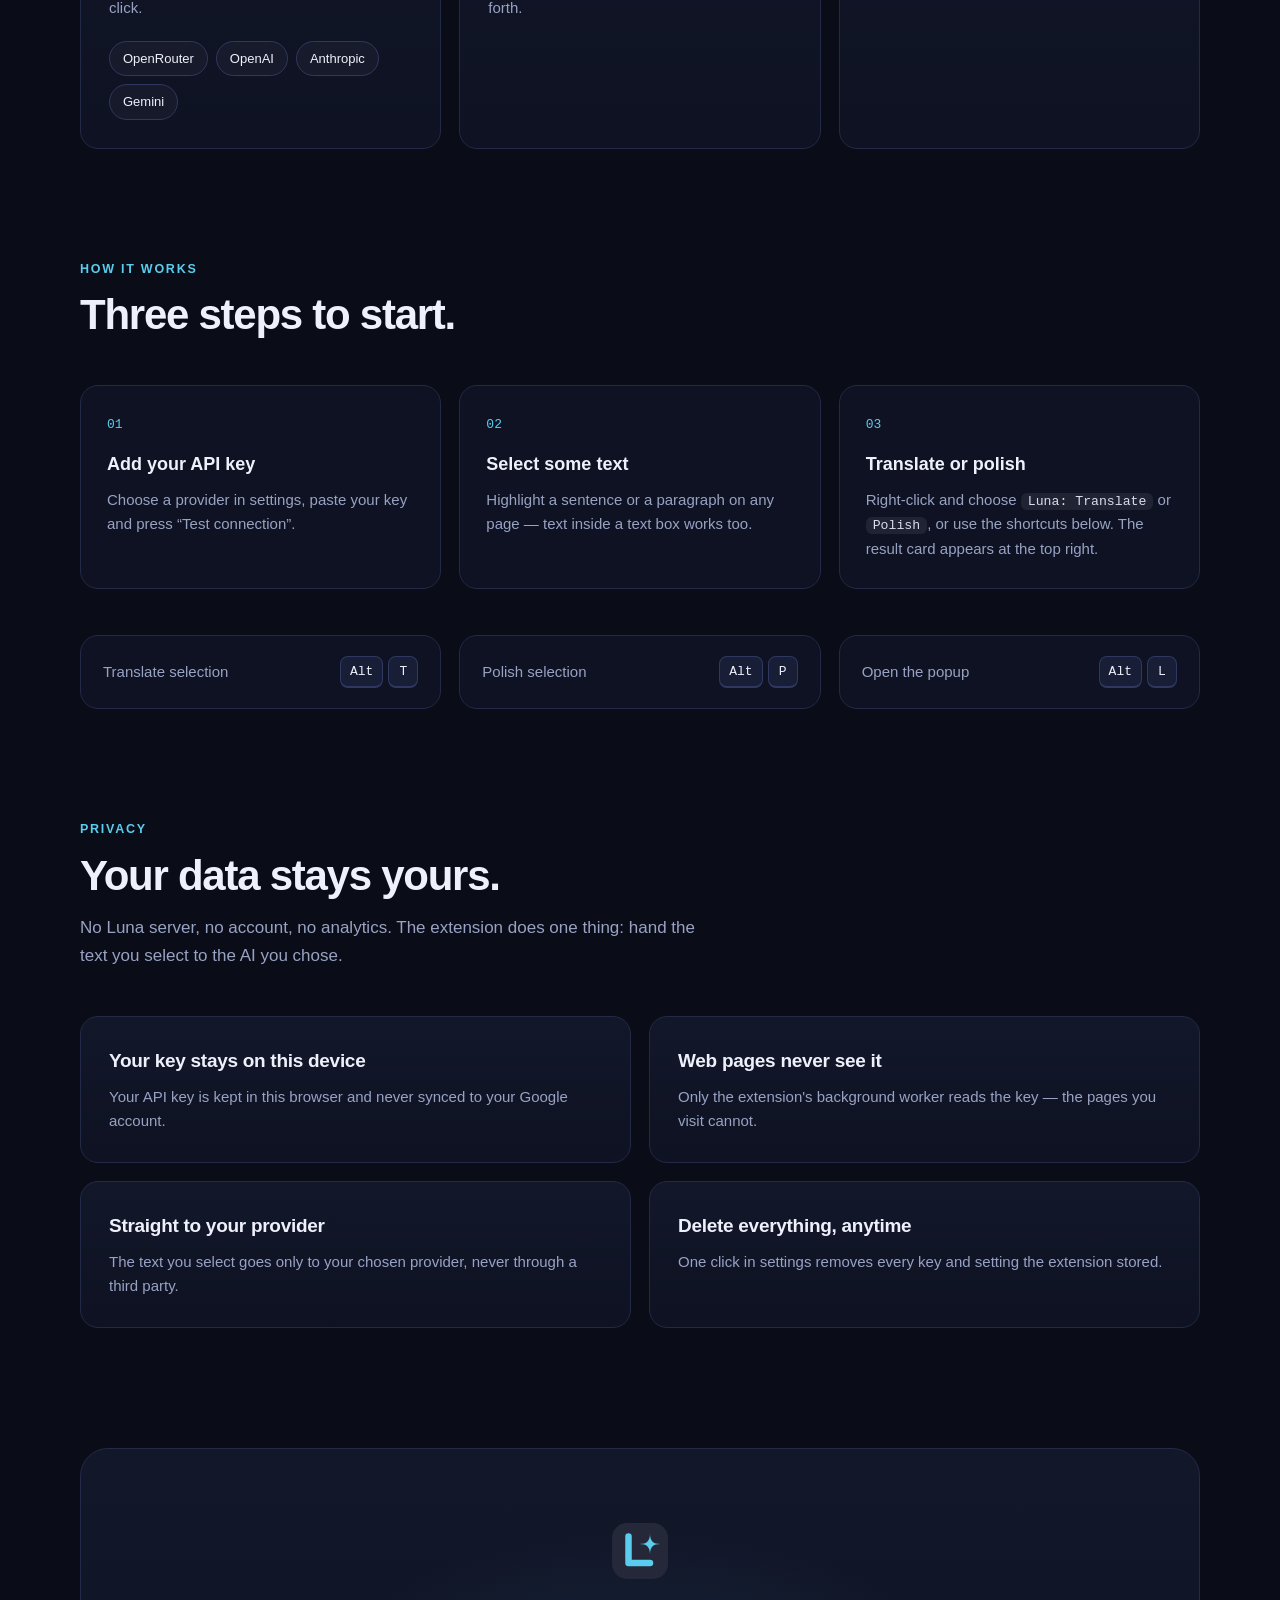
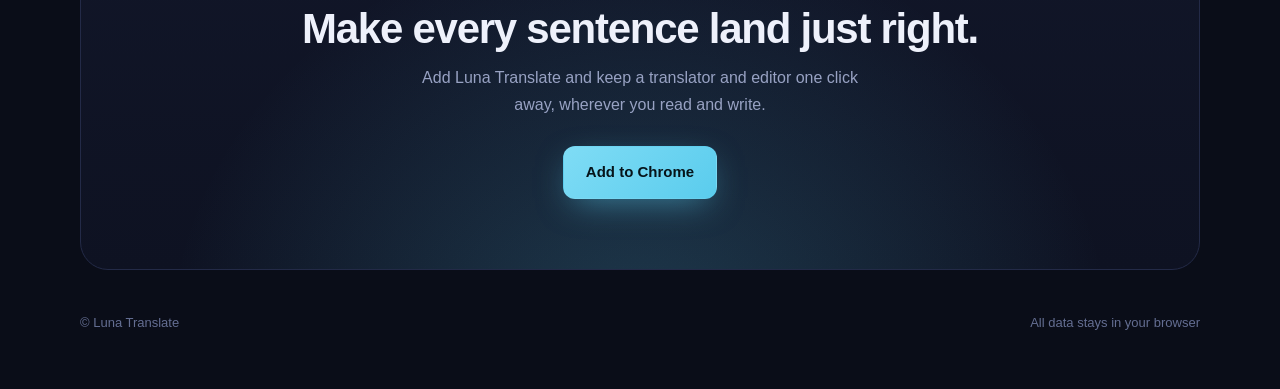
==== commit f0fb9826: "Landing page: replace install guide with a privacy section and Add to Chrome CTA Co-Authored-By: Cla" ====
--- a/docs/index.html
+++ b/docs/index.html
@@ -127,7 +127,7 @@
     .step::before { counter-increment: s; content: "0" counter(s); display: block; margin-bottom: 14px; font-family: var(--mono); font-size: 13px; color: var(--accent); }
     .step h3 { margin: 0 0 8px; font-size: 18px; }
     .step p { margin: 0; color: var(--muted); font-size: 15px; }
-    .step code, .install code { padding: 1px 7px; border-radius: 6px; background: rgba(255,255,255,.07); font-family: var(--mono); font-size: .88em; color: #d9def2; }
+    .step code { padding: 1px 7px; border-radius: 6px; background: rgba(255,255,255,.07); font-family: var(--mono); font-size: .88em; color: #d9def2; }
 
     /* shortcuts */
     .keys { display: grid; grid-template-columns: repeat(3, 1fr); gap: 18px; margin-top: 46px; }
@@ -136,16 +136,9 @@
     kbd { display: inline-flex; gap: 5px; font-family: var(--mono); }
     kbd i { font-style: normal; min-width: 30px; padding: 4px 9px; text-align: center; color: var(--ink); border: 1px solid var(--line-2); border-bottom-width: 2px; border-radius: 8px; background: var(--panel-2); font-size: 13px; }
 
-    /* install */
-    .install { margin-top: 46px; display: grid; grid-template-columns: 1fr 1fr; gap: 18px; }
-    .install ol { margin: 0; padding: 0; list-style: none; counter-reset: i; }
-    .install li { position: relative; padding: 0 0 18px 44px; color: var(--muted); font-size: 15.5px; counter-increment: i; }
-    .install li::before { content: counter(i); position: absolute; left: 0; top: -1px; width: 28px; height: 28px; display: grid; place-items: center; border-radius: 50%; color: var(--accent); border: 1px solid rgba(90,204,237,.35); background: var(--accent-soft); font-size: 13px; font-weight: 600; }
-    .install li strong { color: var(--ink); font-weight: 600; }
-    .install .card { padding: 32px; }
-    .privacy-list { margin: 16px 0 0; padding: 0; list-style: none; display: grid; gap: 12px; }
-    .privacy-list li { position: relative; padding-left: 26px; color: var(--muted); font-size: 15px; }
-    .privacy-list li::before { content: ""; position: absolute; left: 4px; top: .62em; width: 7px; height: 7px; border-radius: 50%; background: var(--accent); box-shadow: 0 0 10px rgba(90,204,237,.7); }
+    /* privacy */
+    .pgrid .card h3 { margin-top: 0; }
+    .pgrid { display: grid; grid-template-columns: repeat(2, 1fr); gap: 18px; margin-top: 46px; }
 
     /* closing */
     .closing { margin: 120px 0 0; padding: 70px 24px; text-align: center; border: 1px solid var(--line); border-radius: 28px; overflow: hidden; position: relative;
@@ -165,7 +158,7 @@
       .hero { grid-template-columns: 1fr; gap: 64px; padding-top: 48px; }
       .result { right: 8px; }
       .span-7, .span-5, .span-4, .span-6 { grid-column: span 12; }
-      .steps, .keys, .install { grid-template-columns: 1fr; }
+      .steps, .keys, .pgrid { grid-template-columns: 1fr; }
       .hide-sm { display: none; }
     }
     @media (max-width: 560px) {
@@ -191,7 +184,7 @@
       <div class="nav-right">
         <a class="hide-sm" href="#features"><span lang="zh">功能</span><span lang="en">Features</span></a>
         <a class="hide-sm" href="#how"><span lang="zh">使用方法</span><span lang="en">How it works</span></a>
-        <a class="hide-sm" href="#install"><span lang="zh">安装</span><span lang="en">Install</span></a>
+        <a class="hide-sm" href="#privacy"><span lang="zh">隐私</span><span lang="en">Privacy</span></a>
         <div class="lang" role="group" aria-label="Language"><button type="button" data-set="zh">中文</button><button type="button" data-set="en">EN</button></div>
       </div>
     </header>
@@ -207,9 +200,9 @@
             <span lang="en">Select text on any page, then right-click or press a shortcut to get a natural translation, or polished rewrites in three tones. Use the OpenRouter, OpenAI, Anthropic or Gemini key you already have — no new subscription.</span>
           </p>
           <div class="cta">
-            <a class="btn primary" href="#install">
+            <a class="btn primary store-link" href="#">
               <svg width="18" height="18" viewBox="0 0 24 24" fill="none" stroke="currentColor" stroke-width="2" stroke-linecap="round" stroke-linejoin="round" aria-hidden="true"><path d="M12 4v11M7 11l5 5 5-5M5 20h14"/></svg>
-              <span lang="zh">安装扩展</span><span lang="en">Install the extension</span>
+              <span lang="zh">添加到 Chrome</span><span lang="en">Add to Chrome</span>
             </a>
             <a class="btn" href="#how"><span lang="zh">看看怎么用</span><span lang="en">See how it works</span></a>
           </div>
@@ -273,15 +266,6 @@
             <h3><span lang="zh">界面跟随浏览器</span><span lang="en">Speaks your browser's language</span></h3>
             <p><span lang="zh">内置 English、简体中文、繁體中文界面，自动匹配 Chrome 的语言。</span><span lang="en">English, 简体中文 and 繁體中文 are built in and follow Chrome's language automatically.</span></p>
           </article>
-          <article class="card span-12 reveal" style="grid-column: span 12">
-            <div style="display:grid; grid-template-columns: auto 1fr; gap: 22px; align-items:center">
-              <div class="ico"><svg viewBox="0 0 24 24" fill="none" stroke="currentColor" stroke-width="1.8" stroke-linecap="round" stroke-linejoin="round"><rect x="5" y="10.5" width="14" height="9.5" rx="2.5"/><path d="M8.5 10.5V8a3.5 3.5 0 0 1 7 0v2.5"/></svg></div>
-              <div>
-                <h3 style="margin:0 0 6px"><span lang="zh">你的 Key 和文字，只属于你</span><span lang="en">Your key and your text stay yours</span></h3>
-                <p><span lang="zh">Key 只保存在本机浏览器，不同步、不上传，只发给你选的服务商。没有 Luna 服务器，没有统计，也不收集任何数据。</span><span lang="en">Your key is stored only in this browser — never synced, never uploaded, sent only to the provider you choose. No Luna server, no analytics, no data collection.</span></p>
-              </div>
-            </div>
-          </article>
         </div>
       </section>
 
@@ -303,32 +287,18 @@
         </div>
       </section>
 
-      <!-- install -->
-      <section class="sec" id="install">
+      <!-- privacy -->
+      <section class="sec" id="privacy">
         <div class="reveal">
-          <div class="kicker"><span lang="zh">安装</span><span lang="en">Install</span></div>
-          <h2><span lang="zh">一分钟装好。</span><span lang="en">Installed in a minute.</span></h2>
-          <p class="sub"><span lang="zh">扩展还没有上架 Chrome 应用商店，目前通过“加载已解压的扩展程序”安装。</span><span lang="en">The extension is not on the Chrome Web Store yet, so install it with “Load unpacked”.</span></p>
-        </div>
-        <div class="install">
-          <div class="card reveal">
-            <ol>
-              <li><span lang="zh"><strong>解压</strong> <code>luna-translate-0.1.0.zip</code>，得到 <code>luna-translate</code> 文件夹。</span><span lang="en"><strong>Unzip</strong> <code>luna-translate-0.1.0.zip</code> to get a <code>luna-translate</code> folder.</span></li>
-              <li><span lang="zh">打开 <code>chrome://extensions</code>，开启右上角的<strong>开发者模式</strong>。</span><span lang="en">Open <code>chrome://extensions</code> and turn on <strong>Developer mode</strong> at the top right.</span></li>
-              <li><span lang="zh">点击<strong>加载已解压的扩展程序</strong>，选择 <code>luna-translate</code> 文件夹。</span><span lang="en">Click <strong>Load unpacked</strong> and choose the <code>luna-translate</code> folder.</span></li>
-              <li><span lang="zh">首次安装会打开设置页，<strong>填入 API Key</strong> 即可开始使用。</span><span lang="en">The settings page opens on first install — <strong>add your API key</strong> and you're ready.</span></li>
-            </ol>
-          </div>
-          <div class="card reveal">
-            <div class="kicker"><span lang="zh">隐私</span><span lang="en">Privacy</span></div>
-            <h3 style="margin-top:10px"><span lang="zh">数据怎么处理</span><span lang="en">What happens to your data</span></h3>
-            <ul class="privacy-list">
-              <li><span lang="zh">API Key 保存在本机浏览器，不同步到你的 Google 账号。</span><span lang="en">Your API key is kept in this browser and never synced to your Google account.</span></li>
-              <li><span lang="zh">只有后台脚本读取 Key，网页拿不到它。</span><span lang="en">Only the background worker reads the key — web pages can't.</span></li>
-              <li><span lang="zh">你翻译的文字只发给你选的服务商，不经过任何第三方。</span><span lang="en">Text you translate goes only to your chosen provider, never through a third party.</span></li>
-              <li><span lang="zh">设置页里一键删除所有已保存的数据。</span><span lang="en">Delete everything the extension stored with one click in settings.</span></li>
-            </ul>
-          </div>
+          <div class="kicker"><span lang="zh">隐私</span><span lang="en">Privacy</span></div>
+          <h2><span lang="zh">你的数据，只属于你。</span><span lang="en">Your data stays yours.</span></h2>
+          <p class="sub"><span lang="zh">没有 Luna 服务器，没有账号，没有统计。扩展只做一件事：把你选中的文字交给你自己选的 AI。</span><span lang="en">No Luna server, no account, no analytics. The extension does one thing: hand the text you select to the AI you chose.</span></p>
+        </div>
+        <div class="pgrid">
+          <article class="card reveal"><h3><span lang="zh">Key 留在本机</span><span lang="en">Your key stays on this device</span></h3><p><span lang="zh">API Key 保存在本机浏览器，不同步到你的 Google 账号。</span><span lang="en">Your API key is kept in this browser and never synced to your Google account.</span></p></article>
+          <article class="card reveal"><h3><span lang="zh">网页拿不到 Key</span><span lang="en">Web pages never see it</span></h3><p><span lang="zh">只有扩展的后台脚本会读取 Key，你访问的网页无法读取。</span><span lang="en">Only the extension's background worker reads the key — the pages you visit cannot.</span></p></article>
+          <article class="card reveal"><h3><span lang="zh">直接发给你的服务商</span><span lang="en">Straight to your provider</span></h3><p><span lang="zh">你选中的文字只发给你选的服务商，不经过任何第三方。</span><span lang="en">The text you select goes only to your chosen provider, never through a third party.</span></p></article>
+          <article class="card reveal"><h3><span lang="zh">随时一键清除</span><span lang="en">Delete everything, anytime</span></h3><p><span lang="zh">在设置页点一下，就能删除扩展保存的所有 Key 和设置。</span><span lang="en">One click in settings removes every key and setting the extension stored.</span></p></article>
         </div>
       </section>
 
@@ -336,7 +306,7 @@
         <svg viewBox="0 0 128 128" aria-hidden="true"><rect x="8" y="8" width="112" height="112" rx="30" fill="#252839"/><path d="M41 35v53h43" fill="none" stroke="#5ACCED" stroke-width="13" stroke-linecap="round" stroke-linejoin="round"/><path d="M84 29c0 15-6 21-21 21 15 0 21 6 21 21 0-15 6-21 21-21-15 0-21-6-21-21Z" fill="#5ACCED"/></svg>
         <h2><span lang="zh">让每一句话，都刚刚好。</span><span lang="en">Make every sentence land just right.</span></h2>
         <p><span lang="zh">装上 Luna Translate，在你读和写的每个角落，都有一位随叫随到的译者和编辑。</span><span lang="en">Add Luna Translate and keep a translator and editor one click away, wherever you read and write.</span></p>
-        <div class="cta"><a class="btn primary" href="#install"><span lang="zh">安装扩展</span><span lang="en">Install the extension</span></a></div>
+        <div class="cta"><a class="btn primary store-link" href="#"><span lang="zh">添加到 Chrome</span><span lang="en">Add to Chrome</span></a></div>
       </section>
     </main>
 
@@ -347,8 +317,15 @@
   </div>
 
   <script>
+    // Paste the Chrome Web Store listing URL here once the extension is published.
+    var STORE_URL = '';
+
     (function () {
       var root = document.documentElement;
+      document.querySelectorAll('.store-link').forEach(function (a) {
+        if (STORE_URL) { a.href = STORE_URL; a.rel = 'noopener'; }
+        else a.addEventListener('click', function (e) { e.preventDefault(); });
+      });
       var saved = null;
       try { saved = localStorage.getItem('luna-lang'); } catch (e) {}
       var lang = saved || (/^zh/i.test(navigator.language || '') ? 'zh' : 'en');
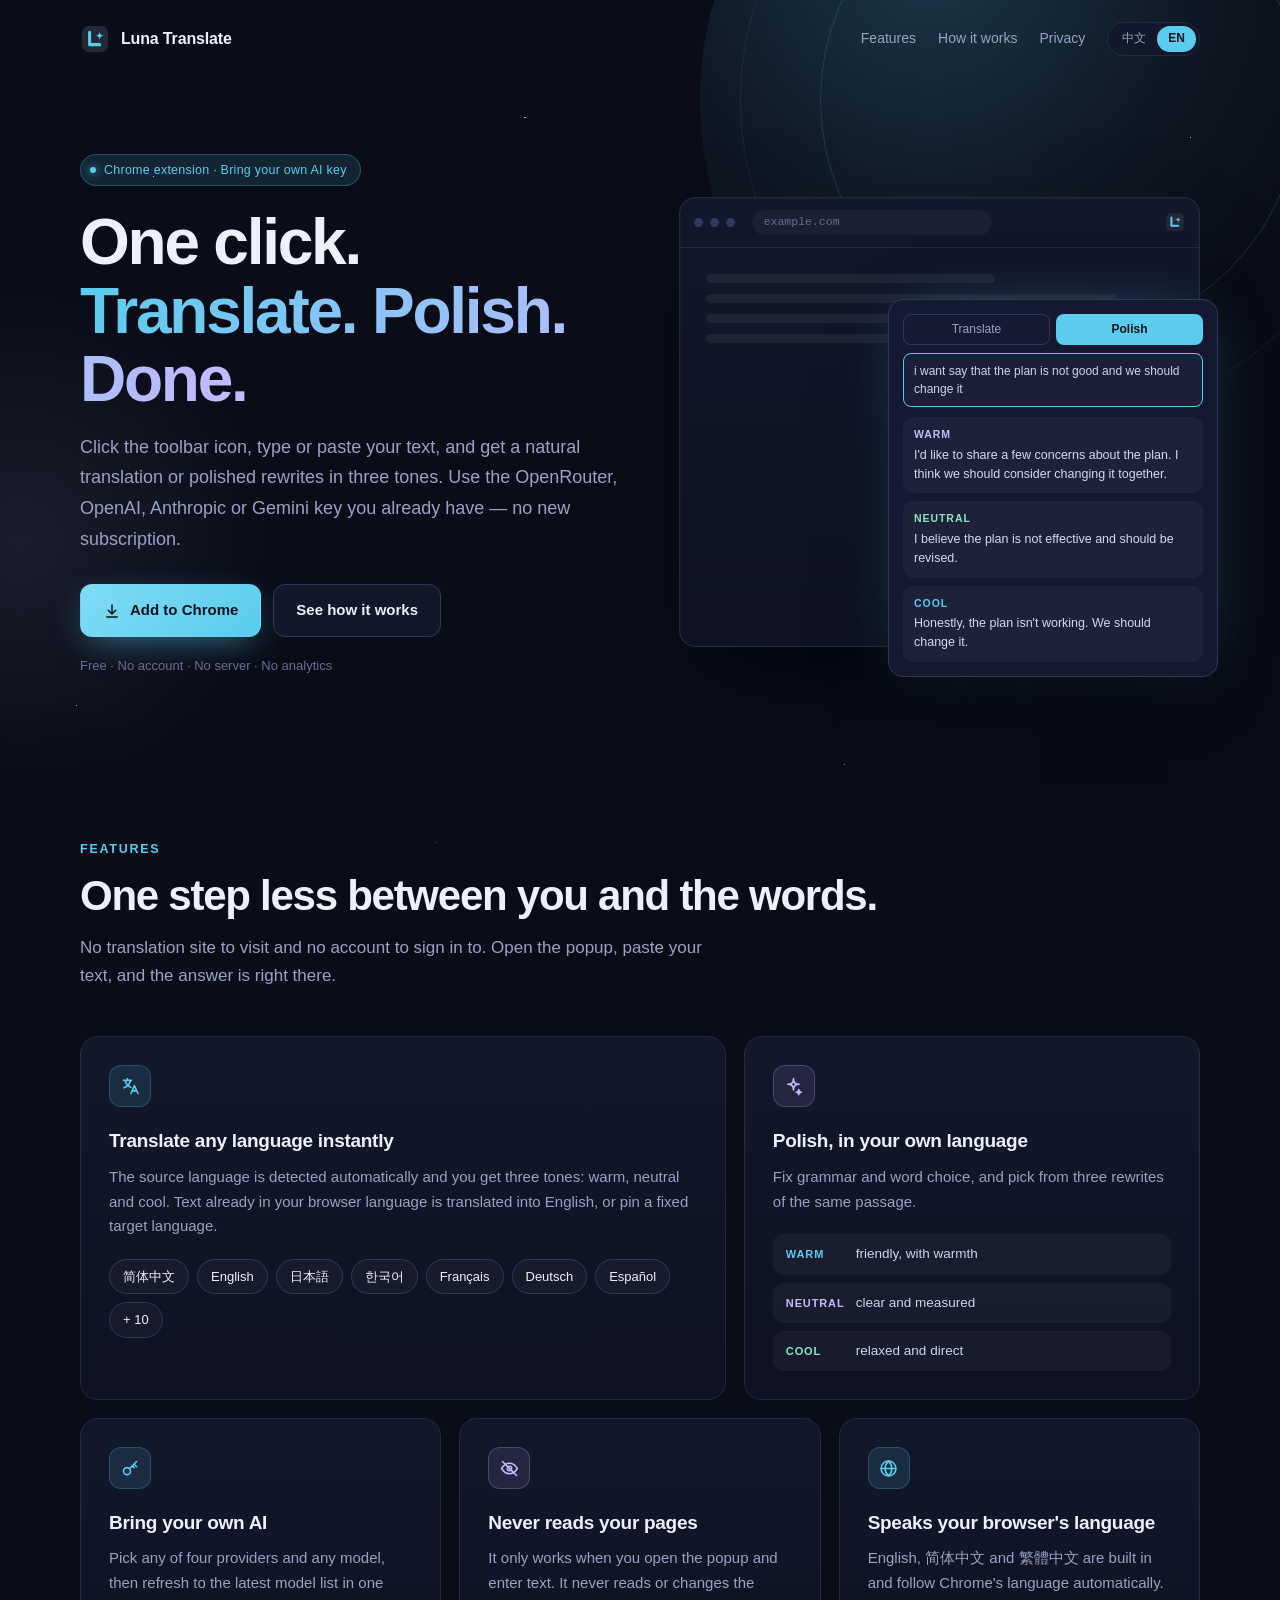
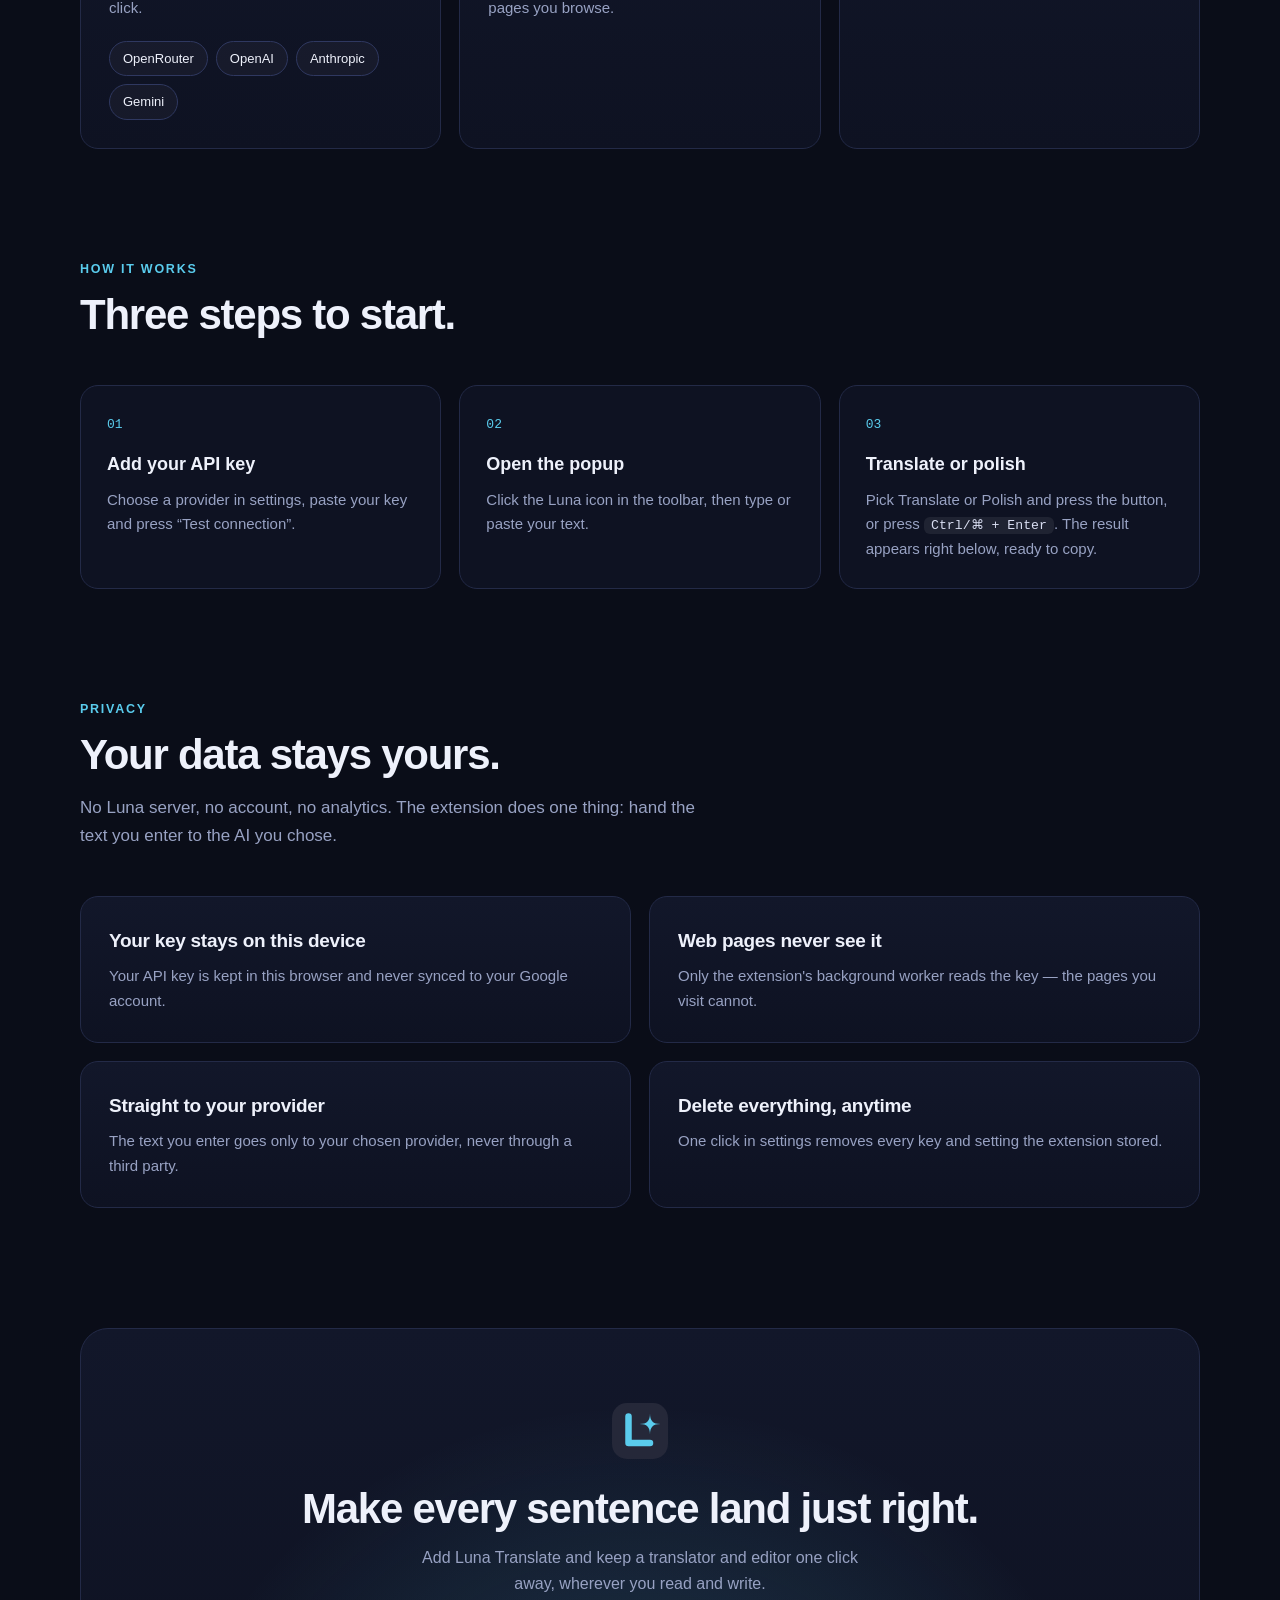
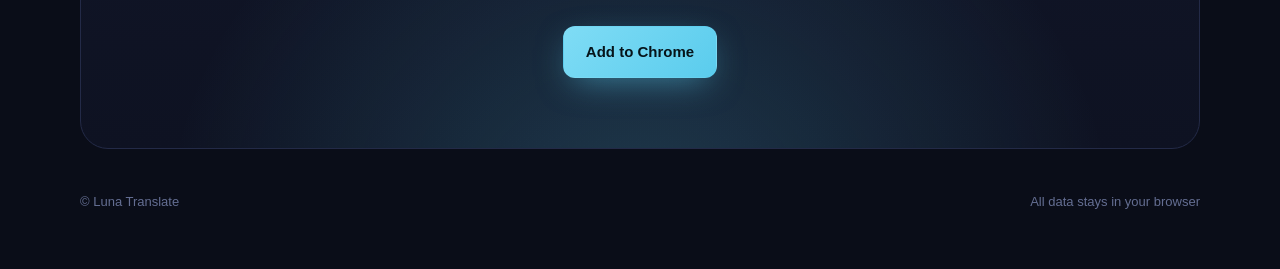
==== commit aab925dd: "Popup-only: remove page selection, context menu, shortcuts and content script Permissions reduced to" ====
--- a/docs/index.html
+++ b/docs/index.html
@@ -5,8 +5,8 @@
   <meta name="viewport" content="width=device-width, initial-scale=1" />
   <meta name="color-scheme" content="dark" />
   <meta name="theme-color" content="#0a0d18" />
-  <title>Luna Translate — 随选随译，一键润色</title>
-  <meta name="description" content="Luna Translate 是一个 Chrome 扩展：选中文字即可翻译和润色，使用你自己的 OpenRouter、OpenAI、Anthropic 或 Gemini Key。" />
+  <title>Luna Translate — 点一下，翻译润色</title>
+  <meta name="description" content="Luna Translate 是一个 Chrome 扩展：点一下工具栏图标即可翻译和润色，使用你自己的 OpenRouter、OpenAI、Anthropic 或 Gemini Key。" />
   <link rel="icon" href="icon.svg" type="image/svg+xml" />
   <style>
     :root {
@@ -79,16 +79,18 @@
     .browser-bar { display: flex; align-items: center; gap: 7px; padding: 12px 14px; border-bottom: 1px solid var(--line); }
     .browser-bar i { width: 9px; height: 9px; border-radius: 50%; background: var(--line-2); }
     .browser-bar span { margin-left: 10px; flex: 1; max-width: 240px; padding: 3px 12px; color: var(--faint); border-radius: 999px; background: rgba(255,255,255,.04); font-size: 11.5px; font-family: var(--mono); }
-    .page { padding: 26px 26px 262px; color: #aab3d2; font-size: 14.5px; line-height: 1.8; }
+    .page { padding: 26px 26px 292px; color: #aab3d2; font-size: 14.5px; line-height: 1.8; }
     .page .line { height: 9px; margin-bottom: 11px; border-radius: 6px; background: rgba(255,255,255,.06); }
     .page p { margin: 0 0 14px; }
     .page mark { padding: 2px 3px; color: var(--ink); background: rgba(90, 204, 237, .28); border-radius: 4px; box-shadow: 0 0 0 1px rgba(90, 204, 237, .45); }
-    .menu { position: absolute; left: 30px; top: 168px; min-width: 170px; padding: 6px; border: 1px solid var(--line-2); border-radius: 11px; background: #161c33; box-shadow: 0 18px 40px -12px rgba(0,0,0,.7); font-size: 12.5px; }
-    .menu div { padding: 6px 11px; border-radius: 7px; color: var(--muted); }
-    .menu div.on { color: var(--ink); background: rgba(90, 204, 237, .14); }
     .result { position: absolute; right: -18px; bottom: -30px; width: min(330px, 86%); padding: 14px 14px 6px; border: 1px solid var(--line-2); border-radius: 15px; background: rgba(21, 27, 50, .96); backdrop-filter: blur(10px); box-shadow: 0 30px 70px -20px rgba(0,0,0,.8), 0 0 60px -24px rgba(90, 204, 237, .5); }
     .result header { display: flex; align-items: center; gap: 8px; margin-bottom: 10px; font-size: 12px; color: var(--muted); }
     .result header svg { width: 16px; height: 16px; }
+    .tb-icon { margin-left: auto; width: 20px; height: 20px; }
+    .mini-tabs { display: flex; gap: 6px; margin-bottom: 8px; }
+    .mini-tabs > span { flex: 1; padding: 5px 0; text-align: center; color: var(--muted); border: 1px solid var(--line-2); border-radius: 8px; font-size: 12px; }
+    .mini-tabs > span.on { color: #06141a; background: var(--accent); border-color: transparent; font-weight: 600; }
+    .mini-input { margin-bottom: 10px; padding: 8px 10px; color: #cdd4ee; border: 1px solid var(--accent); border-radius: 8px; background: rgba(255,255,255,.03); font-size: 12px; line-height: 1.5; }
     .tone { margin-bottom: 8px; padding: 9px 11px; border-radius: 10px; background: rgba(255,255,255,.04); }
     .tone b { display: block; margin-bottom: 2px; color: var(--accent); font-size: 10.5px; letter-spacing: .09em; text-transform: uppercase; }
     .tone span { display: block; color: #d4daf0; font-size: 12.5px; line-height: 1.55; }
@@ -129,13 +131,6 @@
     .step p { margin: 0; color: var(--muted); font-size: 15px; }
     .step code { padding: 1px 7px; border-radius: 6px; background: rgba(255,255,255,.07); font-family: var(--mono); font-size: .88em; color: #d9def2; }
 
-    /* shortcuts */
-    .keys { display: grid; grid-template-columns: repeat(3, 1fr); gap: 18px; margin-top: 46px; }
-    .key { display: flex; align-items: center; justify-content: space-between; gap: 14px; padding: 20px 22px; border: 1px solid var(--line); border-radius: var(--radius); background: var(--bg-2); }
-    .key span { color: var(--muted); font-size: 15px; }
-    kbd { display: inline-flex; gap: 5px; font-family: var(--mono); }
-    kbd i { font-style: normal; min-width: 30px; padding: 4px 9px; text-align: center; color: var(--ink); border: 1px solid var(--line-2); border-bottom-width: 2px; border-radius: 8px; background: var(--panel-2); font-size: 13px; }
-
     /* privacy */
     .pgrid .card h3 { margin-top: 0; }
     .pgrid { display: grid; grid-template-columns: repeat(2, 1fr); gap: 18px; margin-top: 46px; }
@@ -158,7 +153,7 @@
       .hero { grid-template-columns: 1fr; gap: 64px; padding-top: 48px; }
       .result { right: 8px; }
       .span-7, .span-5, .span-4, .span-6 { grid-column: span 12; }
-      .steps, .keys, .pgrid { grid-template-columns: 1fr; }
+      .steps, .pgrid { grid-template-columns: 1fr; }
       .hide-sm { display: none; }
     }
     @media (max-width: 560px) {
@@ -166,7 +161,6 @@
       .sec { padding-top: 84px; }
       .lead { font-size: 16.5px; }
       .page { padding-bottom: 290px; }
-      .menu { left: 14px; top: 190px; }
       .result { right: 0; width: 92%; }
       .card { padding: 22px; }
     }
@@ -194,10 +188,10 @@
       <section class="hero">
         <div>
           <span class="eyebrow"><i></i><span lang="zh">Chrome 扩展 · 自带 AI Key</span><span lang="en">Chrome extension · Bring your own AI key</span></span>
-          <h1><span lang="zh">选中文字，<br /><em>随选随译，<br />一键润色。</em></span><span lang="en">Select any text.<br /><em>Translate. Polish. Done.</em></span></h1>
+          <h1><span lang="zh">点一下，<br /><em>翻译，<br />润色。</em></span><span lang="en">One click.<br /><em>Translate. Polish. Done.</em></span></h1>
           <p class="lead">
-            <span lang="zh">在任何网页上选中文字，右键或按下快捷键，立刻得到自然的译文，或三种语气的润色版本。用你已有的 OpenRouter、OpenAI、Anthropic 或 Gemini Key，不需要新的订阅。</span>
-            <span lang="en">Select text on any page, then right-click or press a shortcut to get a natural translation, or polished rewrites in three tones. Use the OpenRouter, OpenAI, Anthropic or Gemini key you already have — no new subscription.</span>
+            <span lang="zh">点一下工具栏图标，输入或粘贴文字，立刻得到自然的译文，或三种语气的润色版本。用你已有的 OpenRouter、OpenAI、Anthropic 或 Gemini Key，不需要新的订阅。</span>
+            <span lang="en">Click the toolbar icon, type or paste your text, and get a natural translation or polished rewrites in three tones. Use the OpenRouter, OpenAI, Anthropic or Gemini key you already have — no new subscription.</span>
           </p>
           <div class="cta">
             <a class="btn primary store-link" href="#">
@@ -211,36 +205,34 @@
 
         <div class="stage" aria-hidden="true">
           <div class="browser">
-            <div class="browser-bar"><i></i><i></i><i></i><span>example.com/notes</span></div>
+            <div class="browser-bar"><i></i><i></i><i></i><span>example.com</span>
+              <svg class="tb-icon" viewBox="0 0 128 128"><rect x="8" y="8" width="112" height="112" rx="30" fill="#252839"/><path d="M41 35v53h43" fill="none" stroke="#5ACCED" stroke-width="13" stroke-linecap="round" stroke-linejoin="round"/><path d="M84 29c0 15-6 21-21 21 15 0 21 6 21 21 0-15 6-21 21-21-15 0-21-6-21-21Z" fill="#5ACCED"/></svg>
+            </div>
             <div class="page">
-              <div class="line" style="width:62%"></div>
-              <div class="line" style="width:88%"></div>
-              <p>Quarterly notes — <mark>I want to say that the plan is not good and we should change it.</mark></p>
-              <div class="line" style="width:74%"></div>
-              <div class="line" style="width:46%"></div>
+              <div class="line" style="width:62%"></div><div class="line" style="width:88%"></div><div class="line" style="width:74%"></div><div class="line" style="width:46%"></div>
             </div>
           </div>
-          <div class="menu"><div class="on">Luna: <span lang="zh">润色</span><span lang="en">Polish</span> “I want to say…”</div><div>Luna: <span lang="zh">翻译</span><span lang="en">Translate</span></div></div>
           <div class="result">
-            <header><svg viewBox="0 0 128 128"><rect x="8" y="8" width="112" height="112" rx="30" fill="#252839"/><path d="M41 35v53h43" fill="none" stroke="#5ACCED" stroke-width="13" stroke-linecap="round" stroke-linejoin="round"/><path d="M84 29c0 15-6 21-21 21 15 0 21 6 21 21 0-15 6-21 21-21-15 0-21-6-21-21Z" fill="#5ACCED"/></svg>Luna · <span lang="zh">润色</span><span lang="en">Polish</span></header>
-            <div class="tone"><b>Warm</b><span>I'm a little worried the plan isn't quite working. Could we take another look together?</span></div>
-            <div class="tone"><b>Neutral</b><span>I don't think the plan is effective, and I suggest we revise it.</span></div>
-            <div class="tone"><b>Cool</b><span>Honestly, this plan's not it. Let's switch things up.</span></div>
+            <div class="mini-tabs"><span><span lang="zh">翻译</span><span lang="en">Translate</span></span><span class="on"><span lang="zh">润色</span><span lang="en">Polish</span></span></div>
+            <div class="mini-input">i want say that the plan is not good and we should change it</div>
+            <div class="tone"><b>Warm</b><span>I'd like to share a few concerns about the plan. I think we should consider changing it together.</span></div>
+            <div class="tone"><b>Neutral</b><span>I believe the plan is not effective and should be revised.</span></div>
+            <div class="tone"><b>Cool</b><span>Honestly, the plan isn't working. We should change it.</span></div>
           </div>
         </div>
-      </section>
+            </section>
 
       <!-- features -->
       <section class="sec" id="features">
         <div class="reveal">
           <div class="kicker"><span lang="zh">功能</span><span lang="en">Features</span></div>
           <h2><span lang="zh">少一步，多一点从容。</span><span lang="en">One step less between you and the words.</span></h2>
-          <p class="sub"><span lang="zh">不用切换标签页，不用复制粘贴。结果就出现在你正在读、正在写的地方。</span><span lang="en">No tab switching, no copy and paste. The answer appears right where you are reading or writing.</span></p>
+          <p class="sub"><span lang="zh">不用打开翻译网站，不用登录账号。点开弹窗，粘贴文字，结果就在眼前。</span><span lang="en">No translation site to visit and no account to sign in to. Open the popup, paste your text, and the answer is right there.</span></p>
         </div>
         <div class="grid">
           <article class="card span-7 reveal">
             <div class="ico"><svg viewBox="0 0 24 24" fill="none" stroke="currentColor" stroke-width="1.8" stroke-linecap="round" stroke-linejoin="round"><path d="M4 5h9M8.5 3v2M6 5c.5 3.5 3 6.5 6.5 8M12 5c-.6 3.6-3.4 6.9-7.5 8.5"/><path d="M12.5 20l4-9 4 9M14 17h5"/></svg></div>
-            <h3><span lang="zh">任何语言，随选随译</span><span lang="en">Translate any language on the spot</span></h3>
+            <h3><span lang="zh">任何语言，即刻翻译</span><span lang="en">Translate any language instantly</span></h3>
             <p><span lang="zh">自动识别原文语言，给出三种语气（温暖、中性、冷静）的译文。文本已经是你的浏览器语言时，自动译成英文；也可以固定一个目标语言。</span><span lang="en">The source language is detected automatically and you get three tones: warm, neutral and cool. Text already in your browser language is translated into English, or pin a fixed target language.</span></p>
             <div class="chips"><span class="chip">简体中文</span><span class="chip">English</span><span class="chip">日本語</span><span class="chip">한국어</span><span class="chip">Français</span><span class="chip">Deutsch</span><span class="chip">Español</span><span class="chip">+ 10</span></div>
           </article>
@@ -257,9 +249,9 @@
             <div class="chips"><span class="chip">OpenRouter</span><span class="chip">OpenAI</span><span class="chip">Anthropic</span><span class="chip">Gemini</span></div>
           </article>
           <article class="card span-4 reveal">
-            <div class="ico lav"><svg viewBox="0 0 24 24" fill="none" stroke="currentColor" stroke-width="1.8" stroke-linecap="round" stroke-linejoin="round"><rect x="4" y="4" width="16" height="12" rx="2.5"/><path d="M8 20h8M12 16v4M8 9h8M8 12h5"/></svg></div>
-            <h3><span lang="zh">直接替换原文</span><span lang="en">Replace in place</span></h3>
-            <p><span lang="zh">在输入框里写作时，选中文字润色，点一下“替换原文”，不用来回复制。</span><span lang="en">Writing in a text box? Select, polish, and click “Replace original” — no copying back and forth.</span></p>
+            <div class="ico lav"><svg viewBox="0 0 24 24" fill="none" stroke="currentColor" stroke-width="1.8" stroke-linecap="round" stroke-linejoin="round"><path d="M3 12s3.5-6 9-6 9 6 9 6-3.5 6-9 6-9-6-9-6Z"/><circle cx="12" cy="12" r="2.5"/><path d="M4 4l16 16"/></svg></div>
+            <h3><span lang="zh">不读取你的网页</span><span lang="en">Never reads your pages</span></h3>
+            <p><span lang="zh">只在你点开弹窗、主动输入文字时才工作，不会读取或修改你浏览的任何网页。</span><span lang="en">It only works when you open the popup and enter text. It never reads or changes the pages you browse.</span></p>
           </article>
           <article class="card span-4 reveal">
             <div class="ico"><svg viewBox="0 0 24 24" fill="none" stroke="currentColor" stroke-width="1.8" stroke-linecap="round" stroke-linejoin="round"><circle cx="12" cy="12" r="8.5"/><path d="M3.5 12h17M12 3.5c2.6 2.4 3.8 5.2 3.8 8.5s-1.2 6.1-3.8 8.5c-2.6-2.4-3.8-5.2-3.8-8.5S9.4 5.9 12 3.5Z"/></svg></div>
@@ -277,13 +269,8 @@
         </div>
         <div class="steps">
           <div class="step reveal"><h3><span lang="zh">填入 API Key</span><span lang="en">Add your API key</span></h3><p><span lang="zh">在设置页选择服务商，粘贴 Key，点“测试连接”确认可用。</span><span lang="en">Choose a provider in settings, paste your key and press “Test connection”.</span></p></div>
-          <div class="step reveal"><h3><span lang="zh">选中文字</span><span lang="en">Select some text</span></h3><p><span lang="zh">在任意网页上选中一句话或一段话。选中输入框里的文字也可以。</span><span lang="en">Highlight a sentence or a paragraph on any page — text inside a text box works too.</span></p></div>
-          <div class="step reveal"><h3><span lang="zh">翻译或润色</span><span lang="en">Translate or polish</span></h3><p><span lang="zh">右键选择 <code>Luna：翻译</code> 或 <code>润色</code>，也可以用下面的快捷键。结果卡片会出现在页面右上角。</span><span lang="en">Right-click and choose <code>Luna: Translate</code> or <code>Polish</code>, or use the shortcuts below. The result card appears at the top right.</span></p></div>
-        </div>
-        <div class="keys">
-          <div class="key reveal"><span><span lang="zh">翻译选中文字</span><span lang="en">Translate selection</span></span><kbd><i>Alt</i><i>T</i></kbd></div>
-          <div class="key reveal"><span><span lang="zh">润色选中文字</span><span lang="en">Polish selection</span></span><kbd><i>Alt</i><i>P</i></kbd></div>
-          <div class="key reveal"><span><span lang="zh">打开弹窗输入</span><span lang="en">Open the popup</span></span><kbd><i>Alt</i><i>L</i></kbd></div>
+          <div class="step reveal"><h3><span lang="zh">打开弹窗</span><span lang="en">Open the popup</span></h3><p><span lang="zh">点击工具栏里的 Luna 图标，输入或粘贴想处理的文字。</span><span lang="en">Click the Luna icon in the toolbar, then type or paste your text.</span></p></div>
+          <div class="step reveal"><h3><span lang="zh">翻译或润色</span><span lang="en">Translate or polish</span></h3><p><span lang="zh">选择“翻译”或“润色”并点击按钮，也可以按 <code>Ctrl/⌘ + Enter</code>。结果马上出现在下方，可以一键复制。</span><span lang="en">Pick Translate or Polish and press the button, or press <code>Ctrl/⌘ + Enter</code>. The result appears right below, ready to copy.</span></p></div>
         </div>
       </section>
 
@@ -292,12 +279,12 @@
         <div class="reveal">
           <div class="kicker"><span lang="zh">隐私</span><span lang="en">Privacy</span></div>
           <h2><span lang="zh">你的数据，只属于你。</span><span lang="en">Your data stays yours.</span></h2>
-          <p class="sub"><span lang="zh">没有 Luna 服务器，没有账号，没有统计。扩展只做一件事：把你选中的文字交给你自己选的 AI。</span><span lang="en">No Luna server, no account, no analytics. The extension does one thing: hand the text you select to the AI you chose.</span></p>
+          <p class="sub"><span lang="zh">没有 Luna 服务器，没有账号，没有统计。扩展只做一件事：把你输入的文字交给你自己选的 AI。</span><span lang="en">No Luna server, no account, no analytics. The extension does one thing: hand the text you enter to the AI you chose.</span></p>
         </div>
         <div class="pgrid">
           <article class="card reveal"><h3><span lang="zh">Key 留在本机</span><span lang="en">Your key stays on this device</span></h3><p><span lang="zh">API Key 保存在本机浏览器，不同步到你的 Google 账号。</span><span lang="en">Your API key is kept in this browser and never synced to your Google account.</span></p></article>
           <article class="card reveal"><h3><span lang="zh">网页拿不到 Key</span><span lang="en">Web pages never see it</span></h3><p><span lang="zh">只有扩展的后台脚本会读取 Key，你访问的网页无法读取。</span><span lang="en">Only the extension's background worker reads the key — the pages you visit cannot.</span></p></article>
-          <article class="card reveal"><h3><span lang="zh">直接发给你的服务商</span><span lang="en">Straight to your provider</span></h3><p><span lang="zh">你选中的文字只发给你选的服务商，不经过任何第三方。</span><span lang="en">The text you select goes only to your chosen provider, never through a third party.</span></p></article>
+          <article class="card reveal"><h3><span lang="zh">直接发给你的服务商</span><span lang="en">Straight to your provider</span></h3><p><span lang="zh">你输入的文字只发给你选的服务商，不经过任何第三方。</span><span lang="en">The text you enter goes only to your chosen provider, never through a third party.</span></p></article>
           <article class="card reveal"><h3><span lang="zh">随时一键清除</span><span lang="en">Delete everything, anytime</span></h3><p><span lang="zh">在设置页点一下，就能删除扩展保存的所有 Key 和设置。</span><span lang="en">One click in settings removes every key and setting the extension stored.</span></p></article>
         </div>
       </section>
@@ -332,7 +319,7 @@
       function apply(next) {
         root.setAttribute('data-lang', next);
         root.lang = next === 'zh' ? 'zh-CN' : 'en';
-        document.title = next === 'zh' ? 'Luna Translate — 随选随译，一键润色' : 'Luna Translate — Translate and polish, anywhere';
+        document.title = next === 'zh' ? 'Luna Translate — 点一下，翻译润色' : 'Luna Translate — One click to translate and polish';
         try { localStorage.setItem('luna-lang', next); } catch (e) {}
       }
       apply(lang);
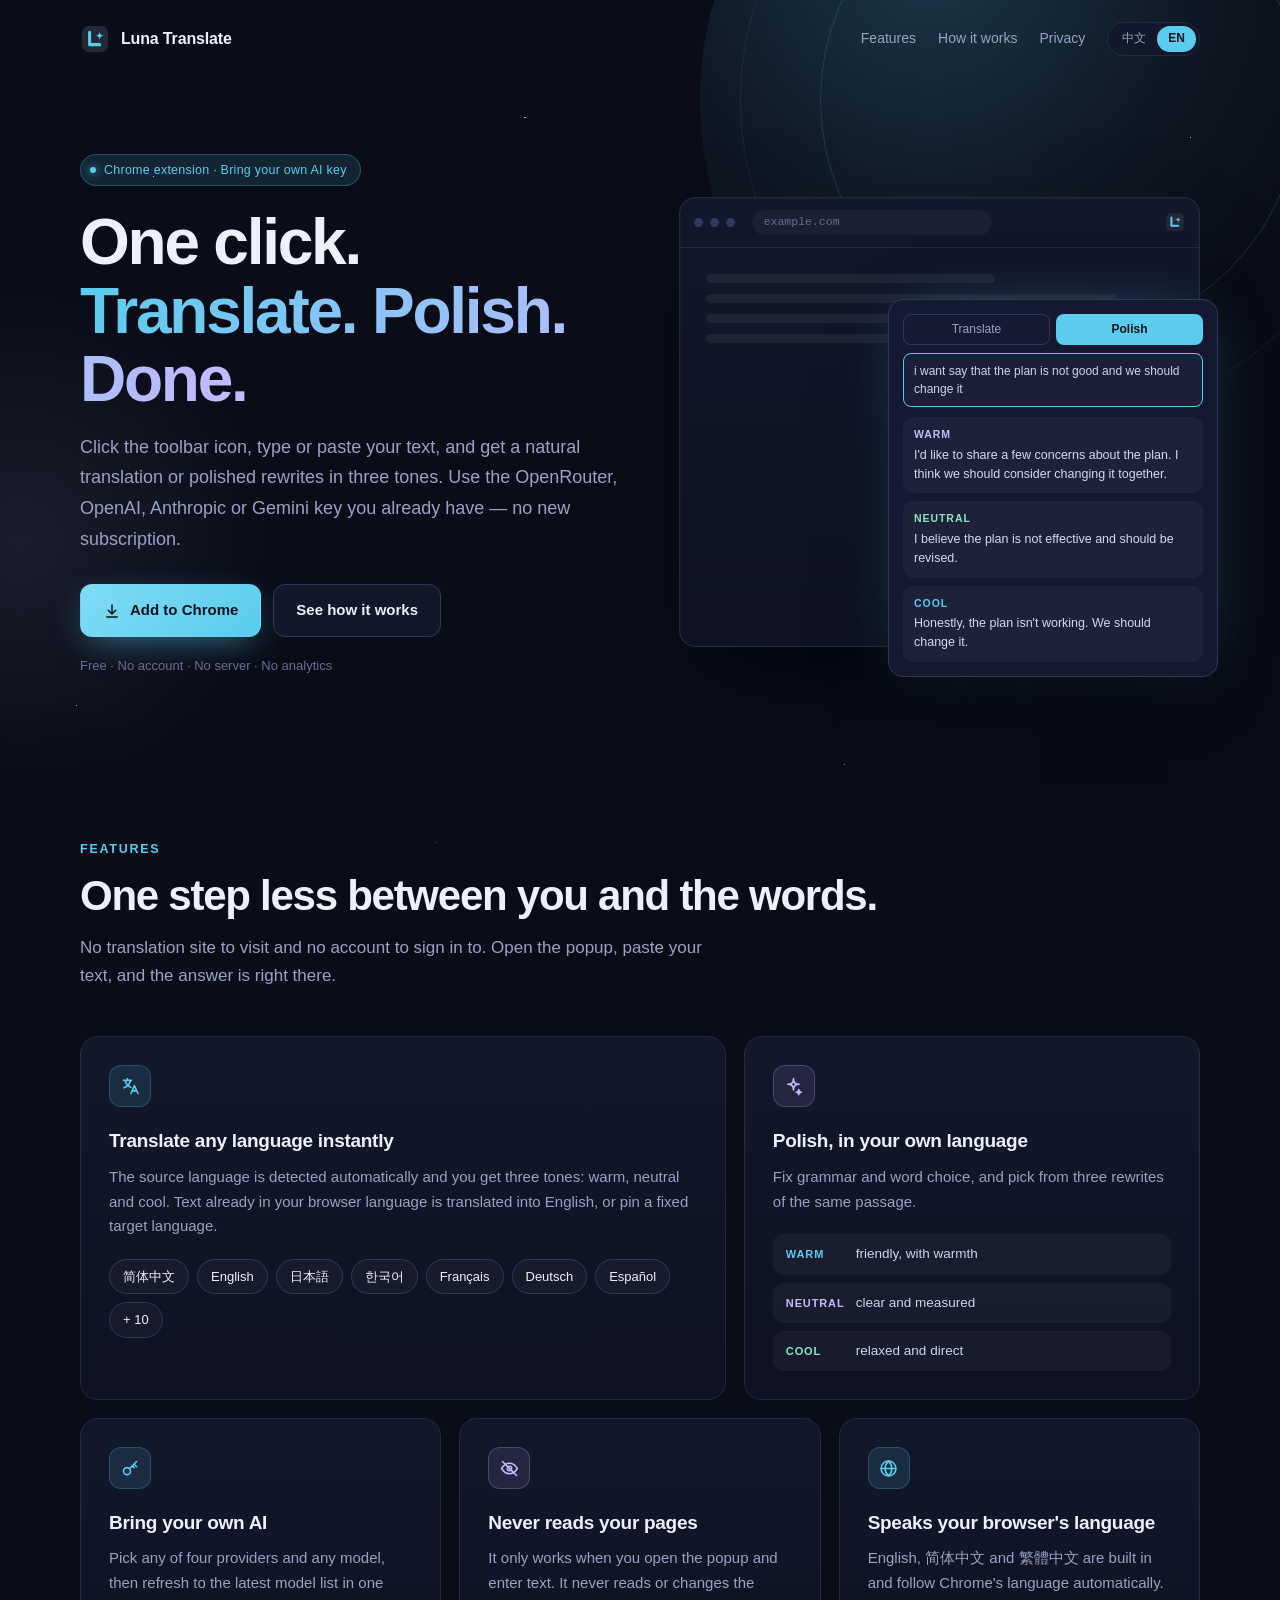
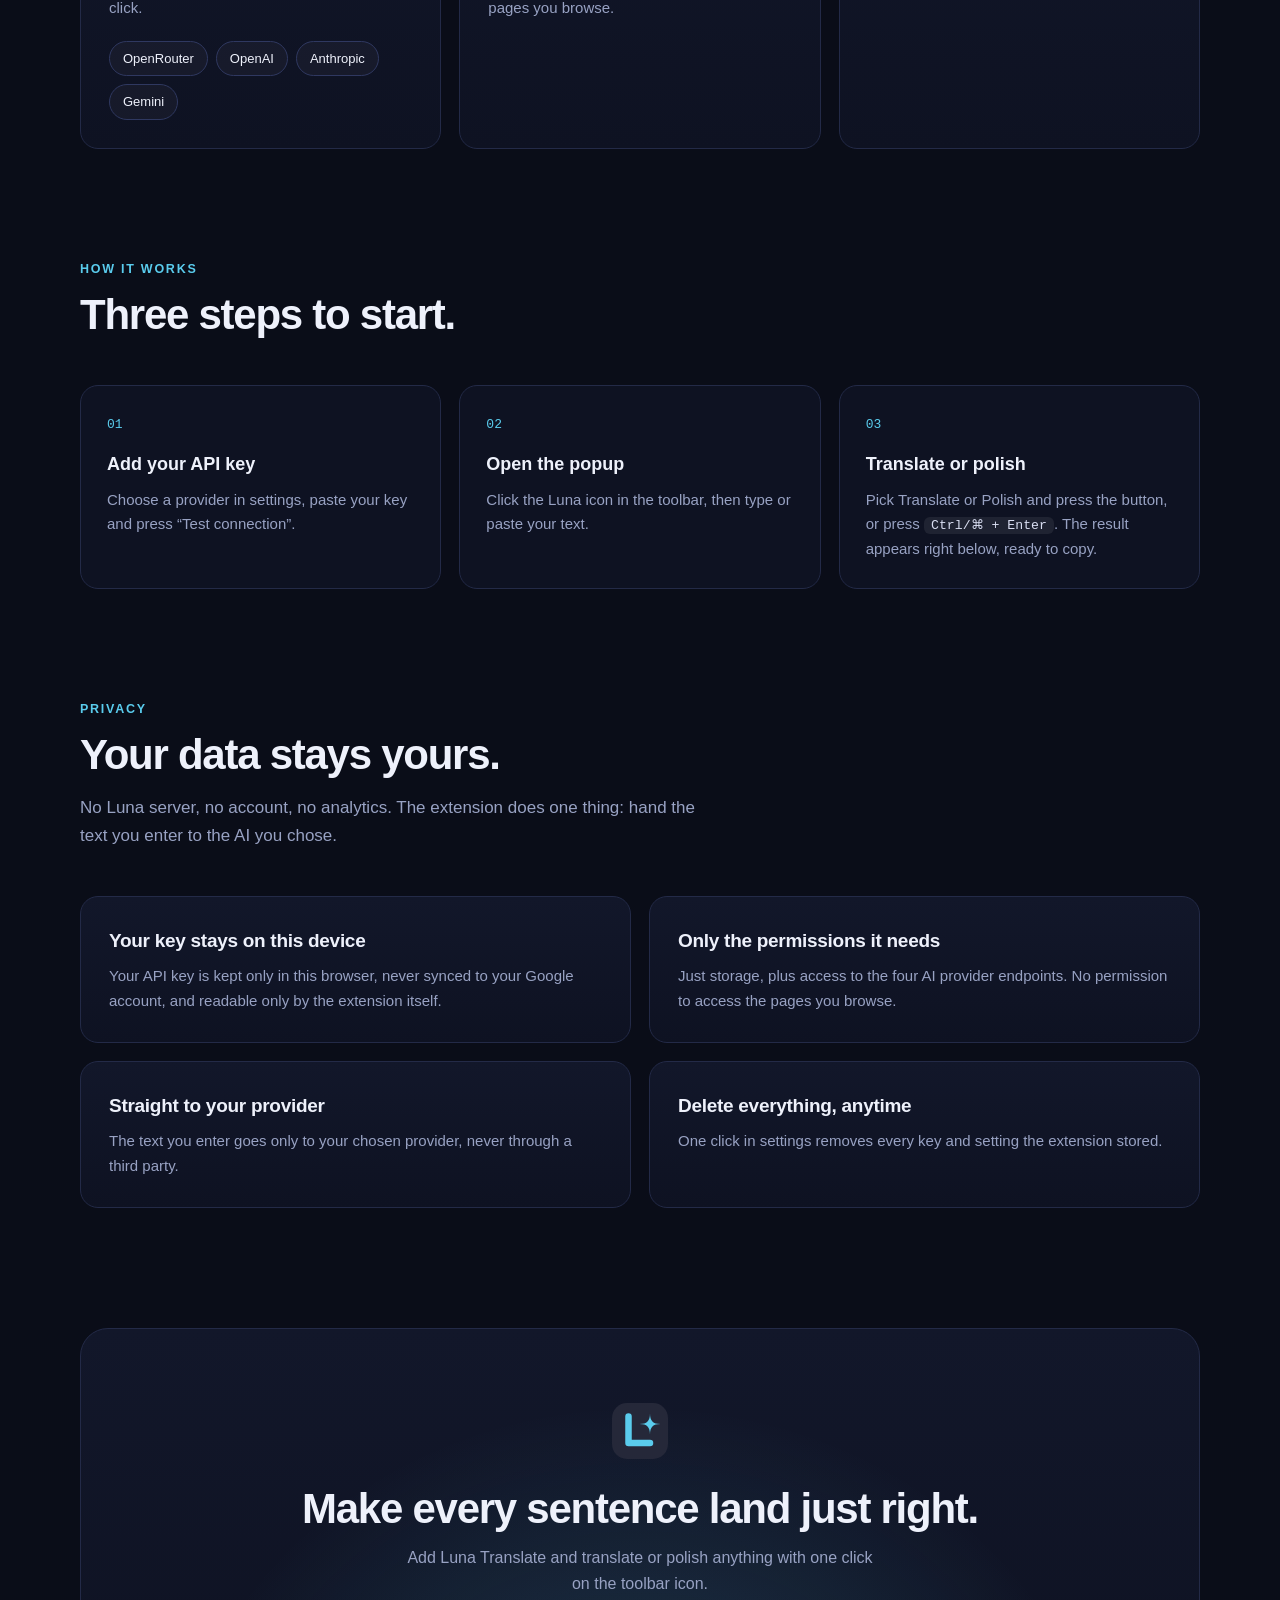
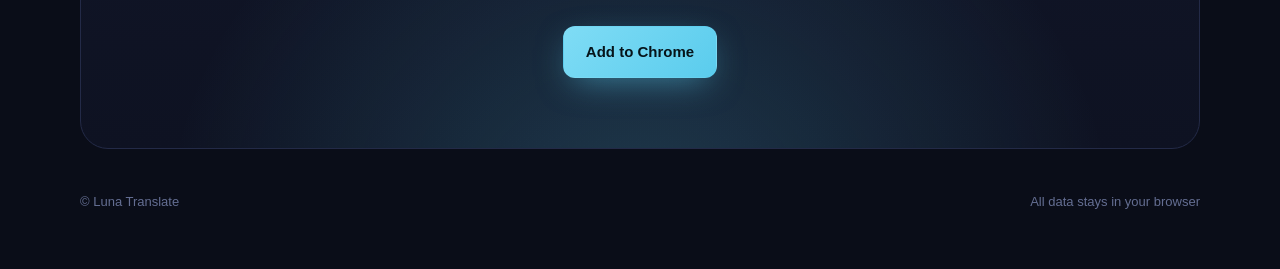
==== commit fb58b805: "Landing page: align remaining copy with popup-only usage and minimal permissions Co-Authored-By: Cla" ====
--- a/docs/index.html
+++ b/docs/index.html
@@ -282,8 +282,8 @@
           <p class="sub"><span lang="zh">没有 Luna 服务器，没有账号，没有统计。扩展只做一件事：把你输入的文字交给你自己选的 AI。</span><span lang="en">No Luna server, no account, no analytics. The extension does one thing: hand the text you enter to the AI you chose.</span></p>
         </div>
         <div class="pgrid">
-          <article class="card reveal"><h3><span lang="zh">Key 留在本机</span><span lang="en">Your key stays on this device</span></h3><p><span lang="zh">API Key 保存在本机浏览器，不同步到你的 Google 账号。</span><span lang="en">Your API key is kept in this browser and never synced to your Google account.</span></p></article>
-          <article class="card reveal"><h3><span lang="zh">网页拿不到 Key</span><span lang="en">Web pages never see it</span></h3><p><span lang="zh">只有扩展的后台脚本会读取 Key，你访问的网页无法读取。</span><span lang="en">Only the extension's background worker reads the key — the pages you visit cannot.</span></p></article>
+          <article class="card reveal"><h3><span lang="zh">Key 留在本机</span><span lang="en">Your key stays on this device</span></h3><p><span lang="zh">API Key 只保存在本机浏览器，不同步到你的 Google 账号，也只有扩展自己能读取。</span><span lang="en">Your API key is kept only in this browser, never synced to your Google account, and readable only by the extension itself.</span></p></article>
+          <article class="card reveal"><h3><span lang="zh">只申请必要的权限</span><span lang="en">Only the permissions it needs</span></h3><p><span lang="zh">只使用“存储”权限，加上访问四家 AI 服务商接口的权限。没有任何访问网页内容的权限。</span><span lang="en">Just storage, plus access to the four AI provider endpoints. No permission to access the pages you browse.</span></p></article>
           <article class="card reveal"><h3><span lang="zh">直接发给你的服务商</span><span lang="en">Straight to your provider</span></h3><p><span lang="zh">你输入的文字只发给你选的服务商，不经过任何第三方。</span><span lang="en">The text you enter goes only to your chosen provider, never through a third party.</span></p></article>
           <article class="card reveal"><h3><span lang="zh">随时一键清除</span><span lang="en">Delete everything, anytime</span></h3><p><span lang="zh">在设置页点一下，就能删除扩展保存的所有 Key 和设置。</span><span lang="en">One click in settings removes every key and setting the extension stored.</span></p></article>
         </div>
@@ -292,7 +292,7 @@
       <section class="closing reveal">
         <svg viewBox="0 0 128 128" aria-hidden="true"><rect x="8" y="8" width="112" height="112" rx="30" fill="#252839"/><path d="M41 35v53h43" fill="none" stroke="#5ACCED" stroke-width="13" stroke-linecap="round" stroke-linejoin="round"/><path d="M84 29c0 15-6 21-21 21 15 0 21 6 21 21 0-15 6-21 21-21-15 0-21-6-21-21Z" fill="#5ACCED"/></svg>
         <h2><span lang="zh">让每一句话，都刚刚好。</span><span lang="en">Make every sentence land just right.</span></h2>
-        <p><span lang="zh">装上 Luna Translate，在你读和写的每个角落，都有一位随叫随到的译者和编辑。</span><span lang="en">Add Luna Translate and keep a translator and editor one click away, wherever you read and write.</span></p>
+        <p><span lang="zh">装上 Luna Translate，翻译和润色，只需点一下工具栏图标。</span><span lang="en">Add Luna Translate and translate or polish anything with one click on the toolbar icon.</span></p>
         <div class="cta"><a class="btn primary store-link" href="#"><span lang="zh">添加到 Chrome</span><span lang="en">Add to Chrome</span></a></div>
       </section>
     </main>
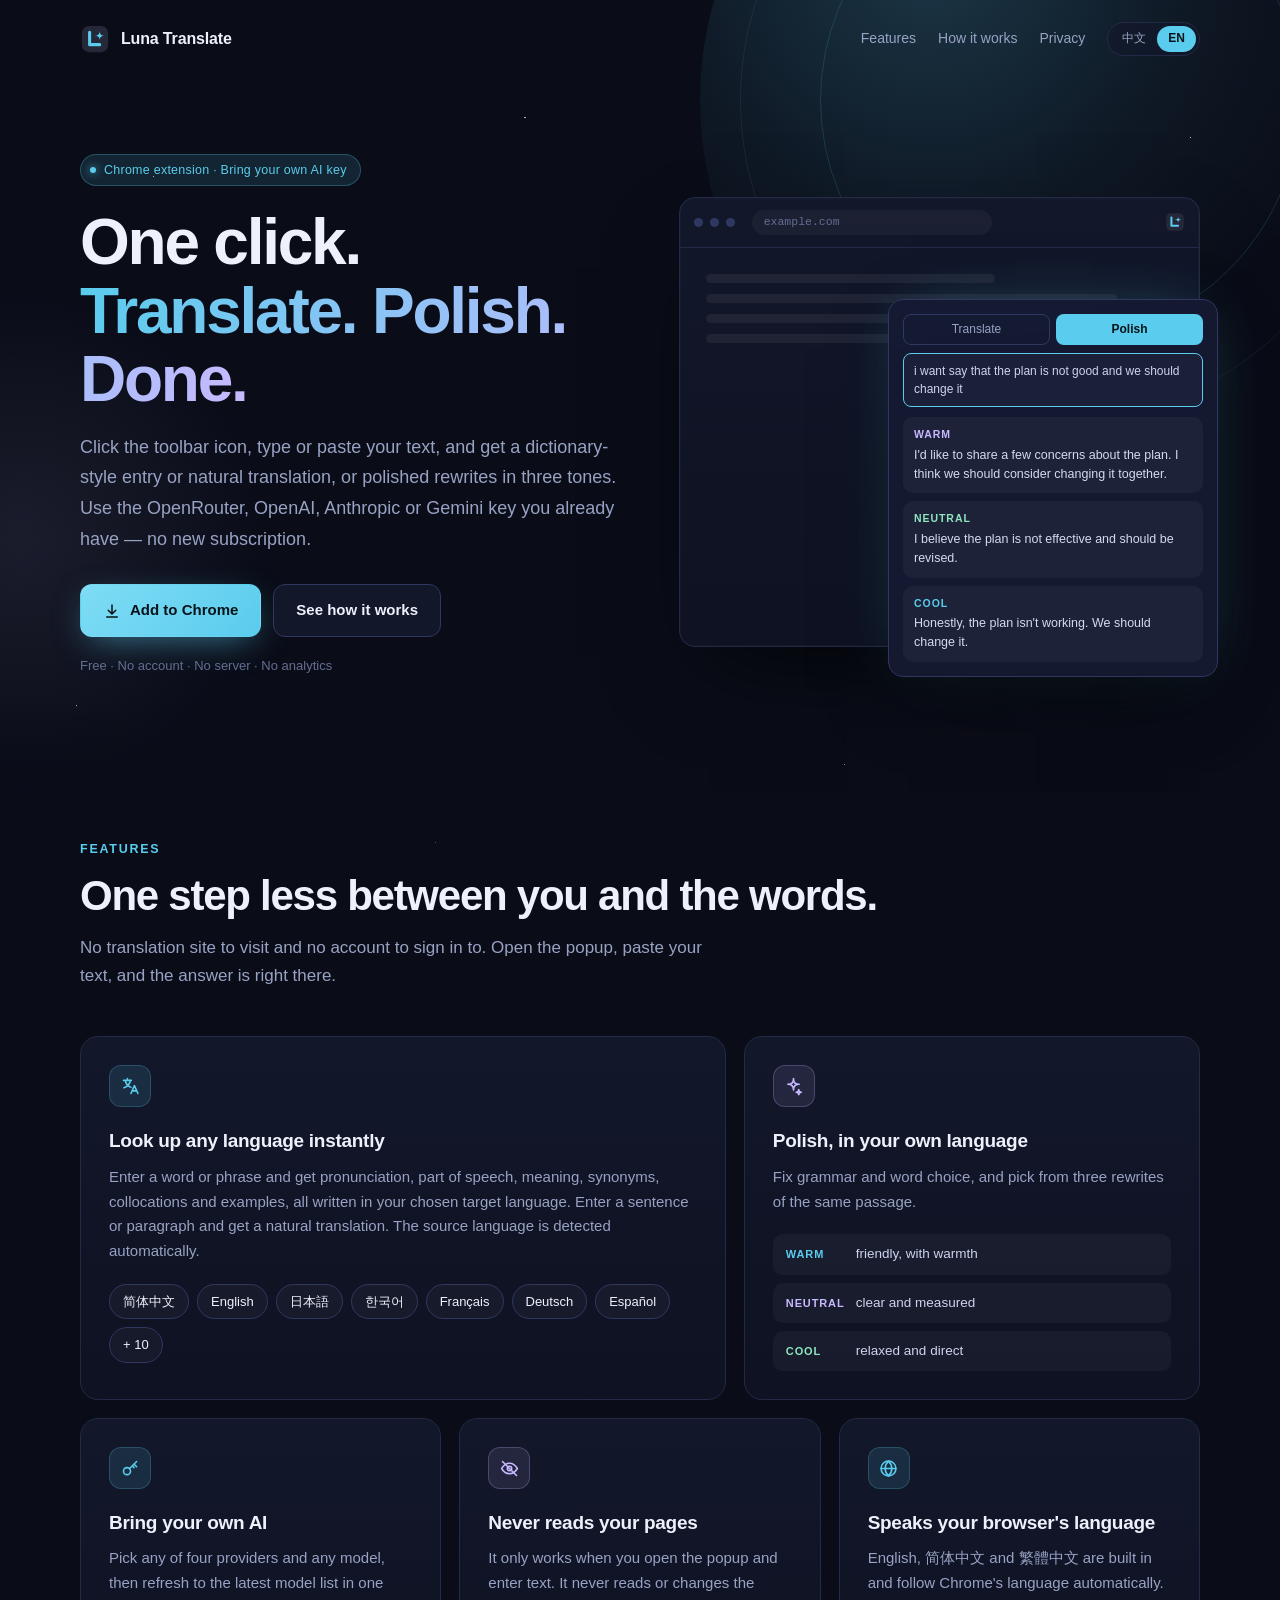
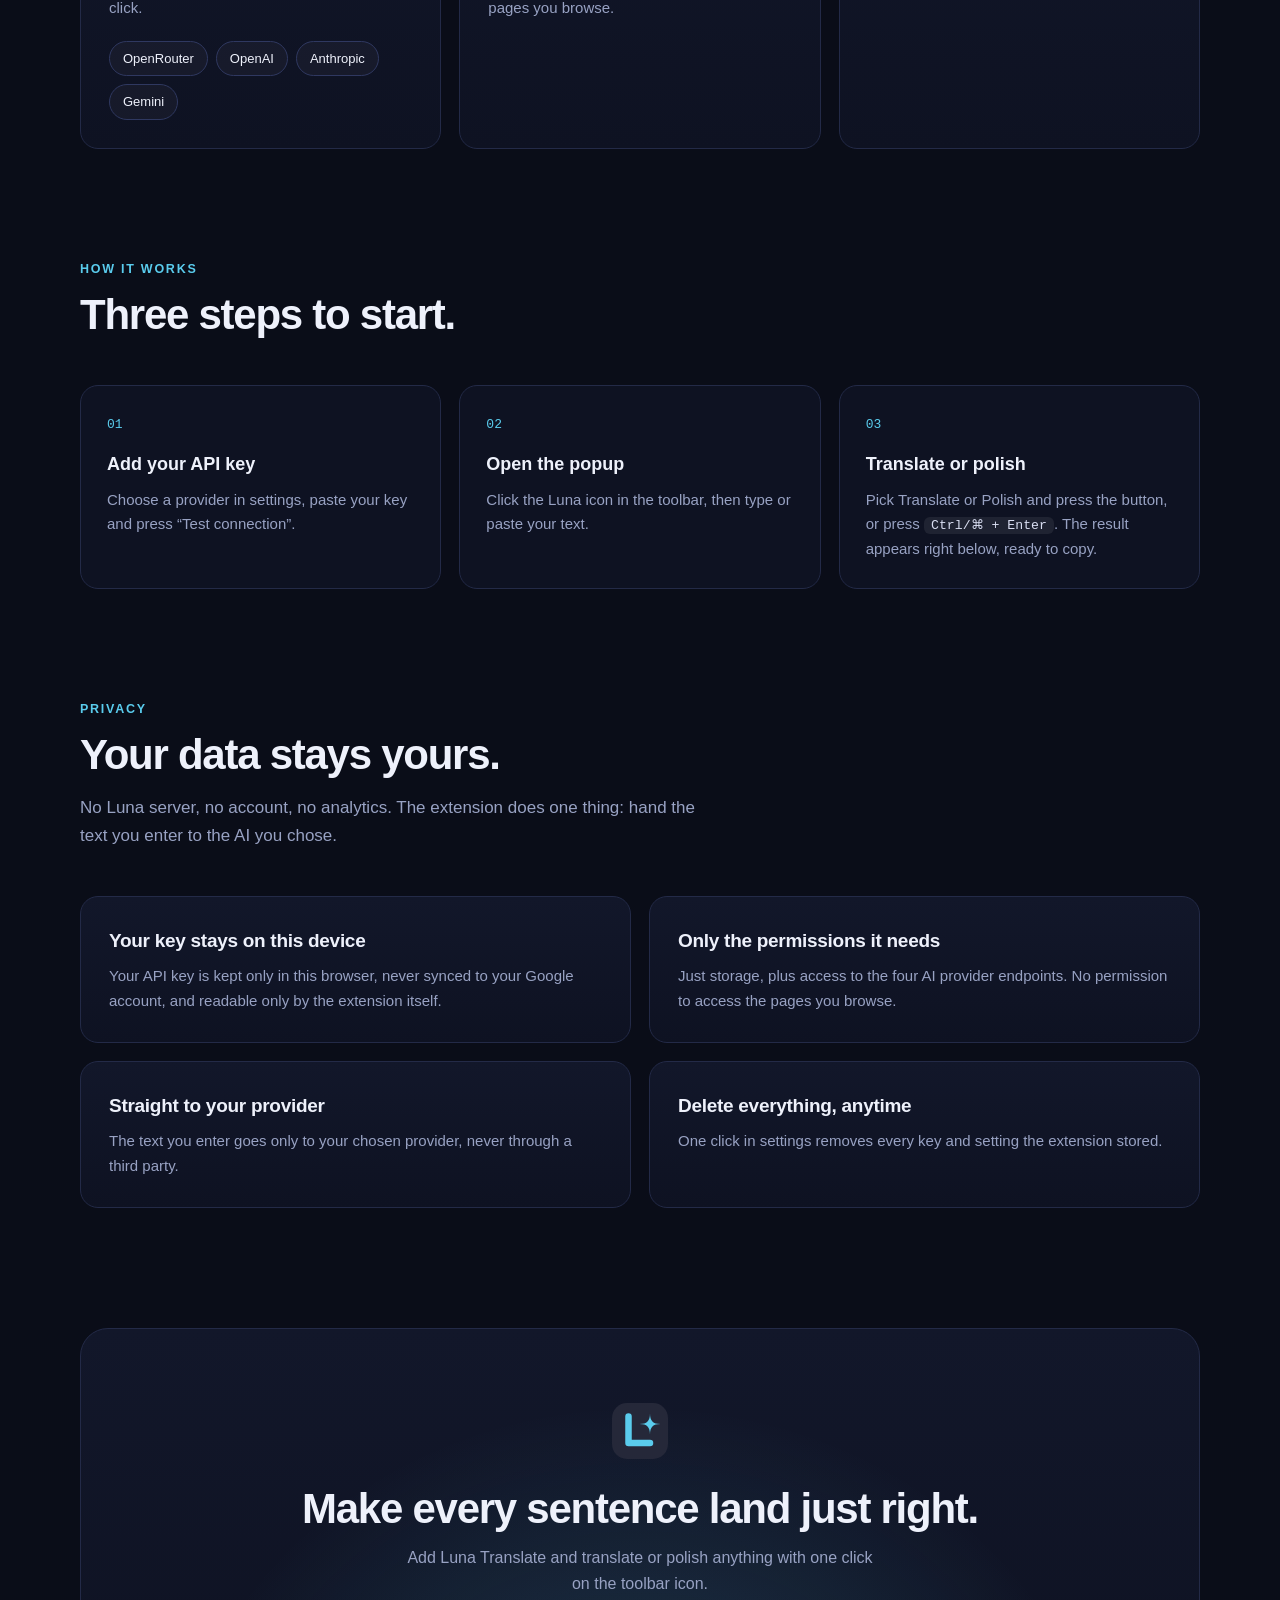
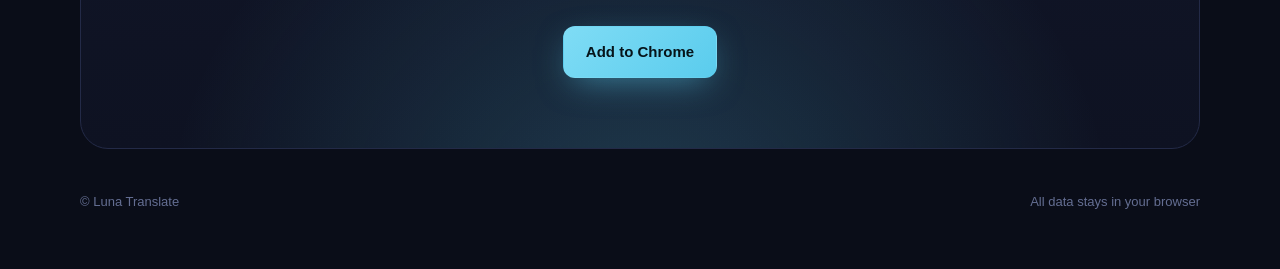
==== commit 598ede65: "Translate prompt: dictionary-style entry written in the user's translate target Adds {{target}}/{{ot" ====
--- a/docs/index.html
+++ b/docs/index.html
@@ -190,8 +190,8 @@
           <span class="eyebrow"><i></i><span lang="zh">Chrome 扩展 · 自带 AI Key</span><span lang="en">Chrome extension · Bring your own AI key</span></span>
           <h1><span lang="zh">点一下，<br /><em>翻译，<br />润色。</em></span><span lang="en">One click.<br /><em>Translate. Polish. Done.</em></span></h1>
           <p class="lead">
-            <span lang="zh">点一下工具栏图标，输入或粘贴文字，立刻得到自然的译文，或三种语气的润色版本。用你已有的 OpenRouter、OpenAI、Anthropic 或 Gemini Key，不需要新的订阅。</span>
-            <span lang="en">Click the toolbar icon, type or paste your text, and get a natural translation or polished rewrites in three tones. Use the OpenRouter, OpenAI, Anthropic or Gemini key you already have — no new subscription.</span>
+            <span lang="zh">点一下工具栏图标，输入或粘贴文字，立刻得到词典式的释义和自然的译文，或三种语气的润色版本。用你已有的 OpenRouter、OpenAI、Anthropic 或 Gemini Key，不需要新的订阅。</span>
+            <span lang="en">Click the toolbar icon, type or paste your text, and get a dictionary-style entry or natural translation, or polished rewrites in three tones. Use the OpenRouter, OpenAI, Anthropic or Gemini key you already have — no new subscription.</span>
           </p>
           <div class="cta">
             <a class="btn primary store-link" href="#">
@@ -232,8 +232,8 @@
         <div class="grid">
           <article class="card span-7 reveal">
             <div class="ico"><svg viewBox="0 0 24 24" fill="none" stroke="currentColor" stroke-width="1.8" stroke-linecap="round" stroke-linejoin="round"><path d="M4 5h9M8.5 3v2M6 5c.5 3.5 3 6.5 6.5 8M12 5c-.6 3.6-3.4 6.9-7.5 8.5"/><path d="M12.5 20l4-9 4 9M14 17h5"/></svg></div>
-            <h3><span lang="zh">任何语言，即刻翻译</span><span lang="en">Translate any language instantly</span></h3>
-            <p><span lang="zh">自动识别原文语言，给出三种语气（温暖、中性、冷静）的译文。文本已经是你的浏览器语言时，自动译成英文；也可以固定一个目标语言。</span><span lang="en">The source language is detected automatically and you get three tones: warm, neutral and cool. Text already in your browser language is translated into English, or pin a fixed target language.</span></p>
+            <h3><span lang="zh">任何语言，一查就懂</span><span lang="en">Look up any language instantly</span></h3>
+            <p><span lang="zh">输入单词或短语，得到音标、词性、释义、近反义词、搭配和例句，全部用你设定的目标语言写成；输入整句整段，就得到一份自然的译文。自动识别原文语言。</span><span lang="en">Enter a word or phrase and get pronunciation, part of speech, meaning, synonyms, collocations and examples, all written in your chosen target language. Enter a sentence or paragraph and get a natural translation. The source language is detected automatically.</span></p>
             <div class="chips"><span class="chip">简体中文</span><span class="chip">English</span><span class="chip">日本語</span><span class="chip">한국어</span><span class="chip">Français</span><span class="chip">Deutsch</span><span class="chip">Español</span><span class="chip">+ 10</span></div>
           </article>
           <article class="card span-5 reveal">
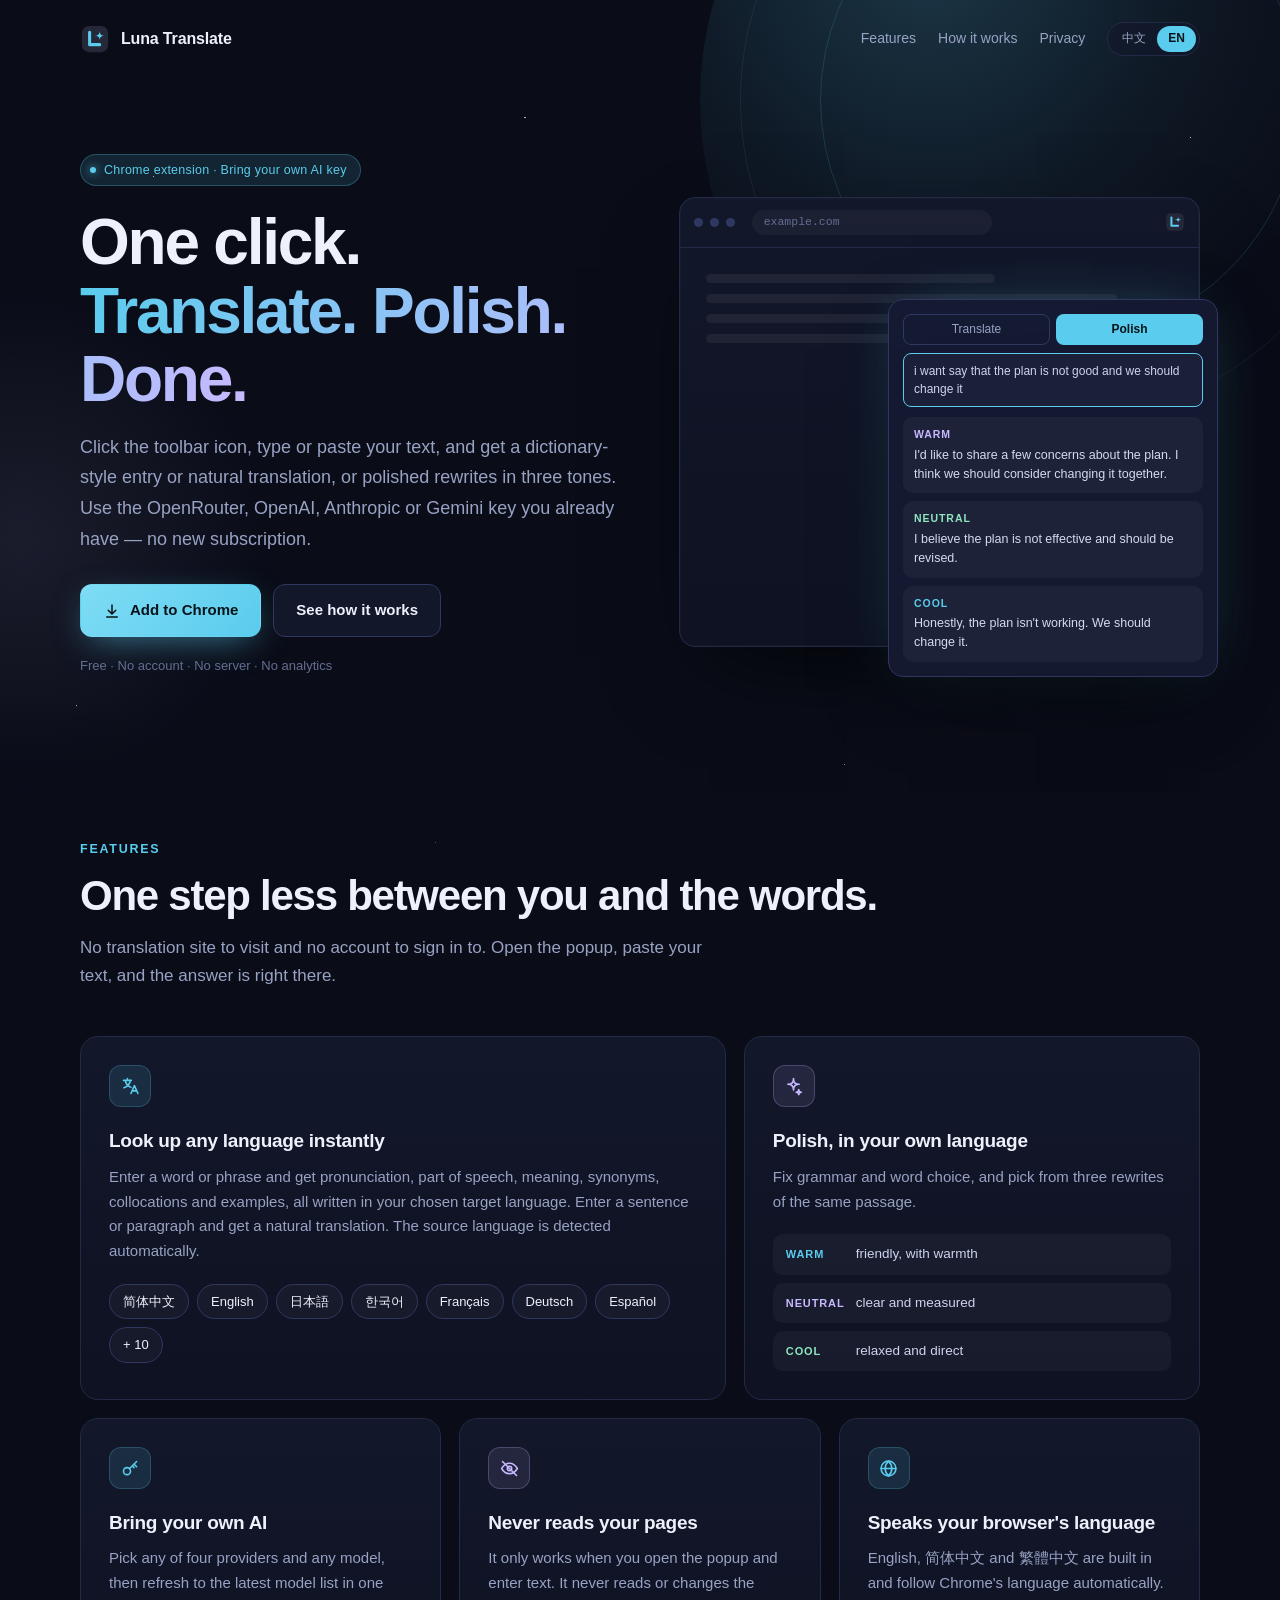
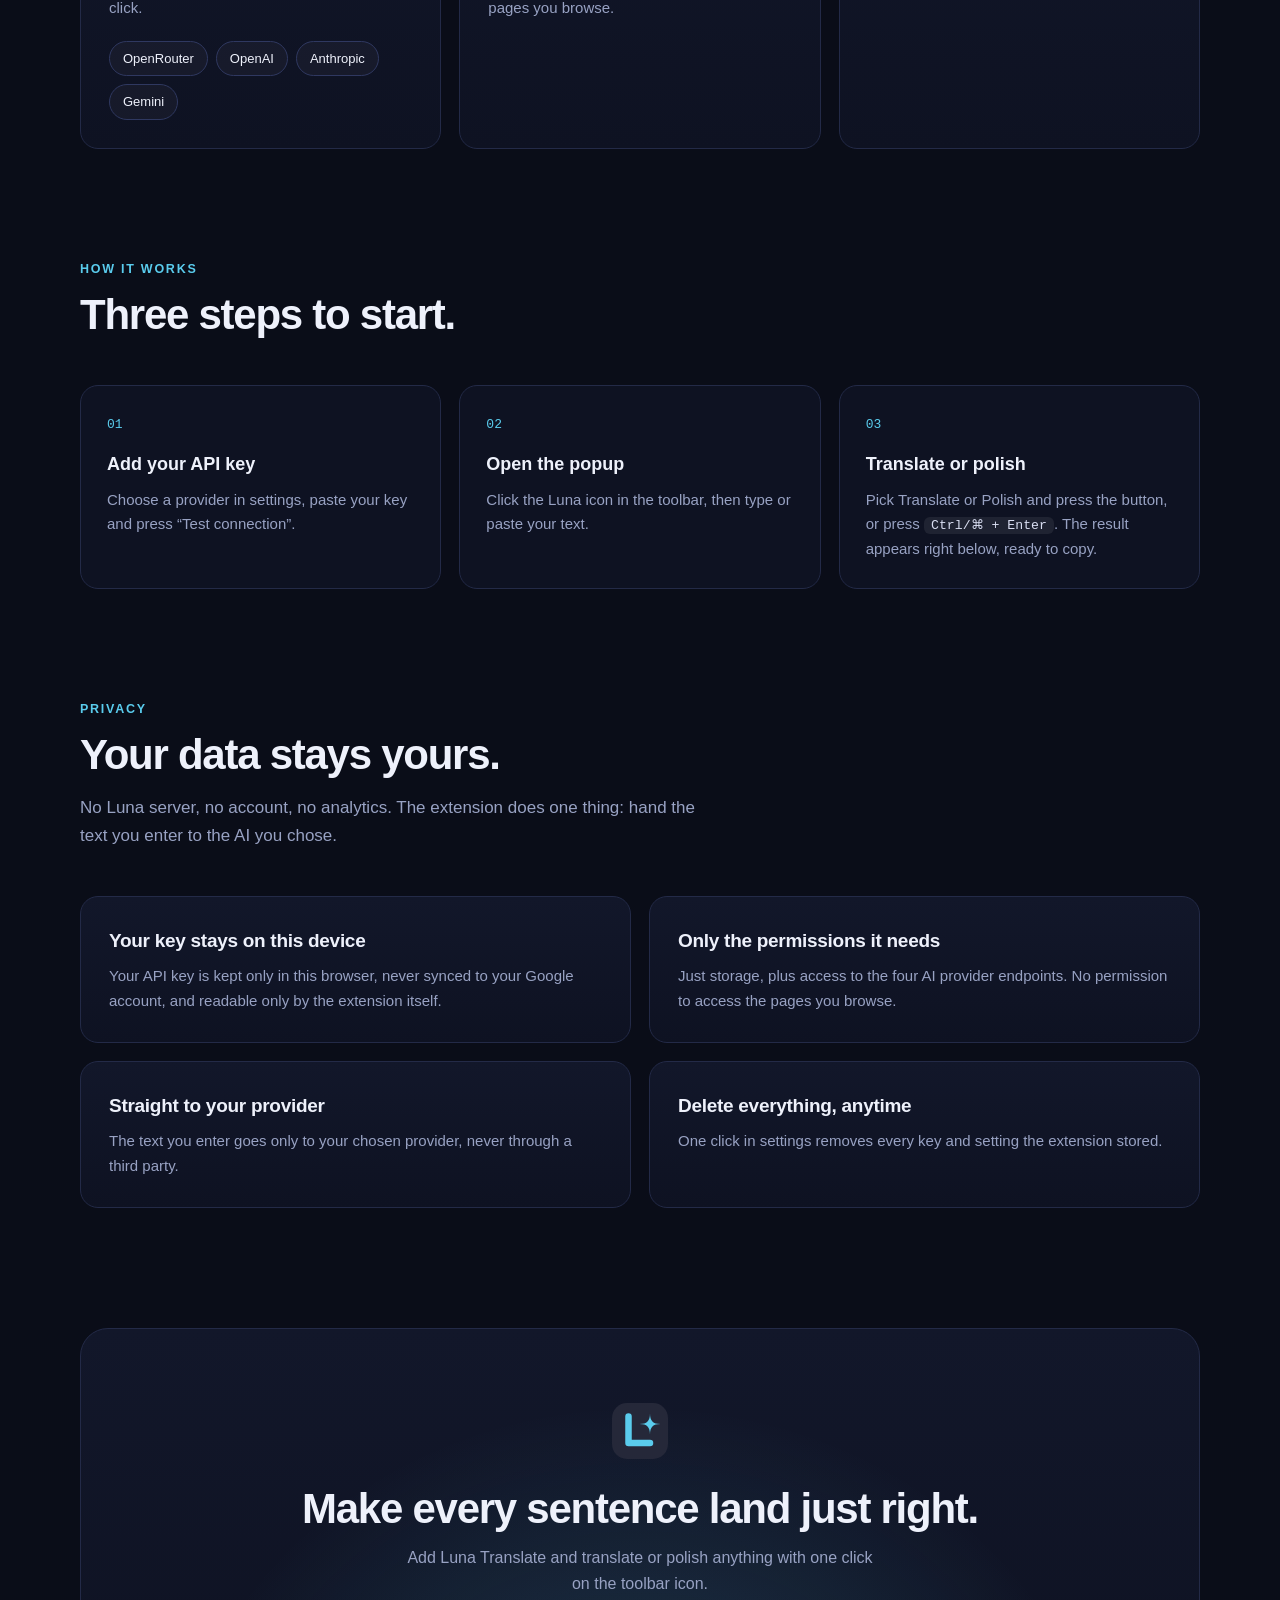
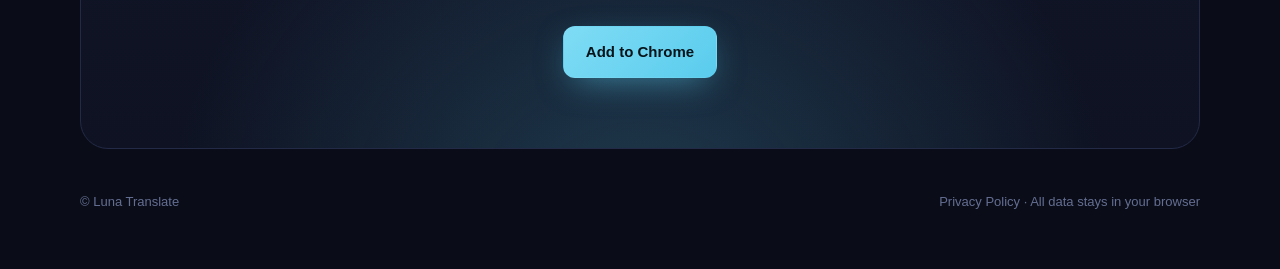
==== commit d6f1ebc4: "Add a privacy policy page and link it from the landing page Co-Authored-By: Claude Sonnet 5.5 <norep" ====
--- a/docs/index.html
+++ b/docs/index.html
@@ -299,7 +299,7 @@
 
     <footer>
       <span>© Luna Translate</span>
-      <span><span lang="zh">所有数据只保存在你的浏览器中</span><span lang="en">All data stays in your browser</span></span>
+      <span><a href="privacy.html"><span lang="zh">隐私政策</span><span lang="en">Privacy Policy</span></a> · <span lang="zh">所有数据只保存在你的浏览器中</span><span lang="en">All data stays in your browser</span></span>
     </footer>
   </div>
 
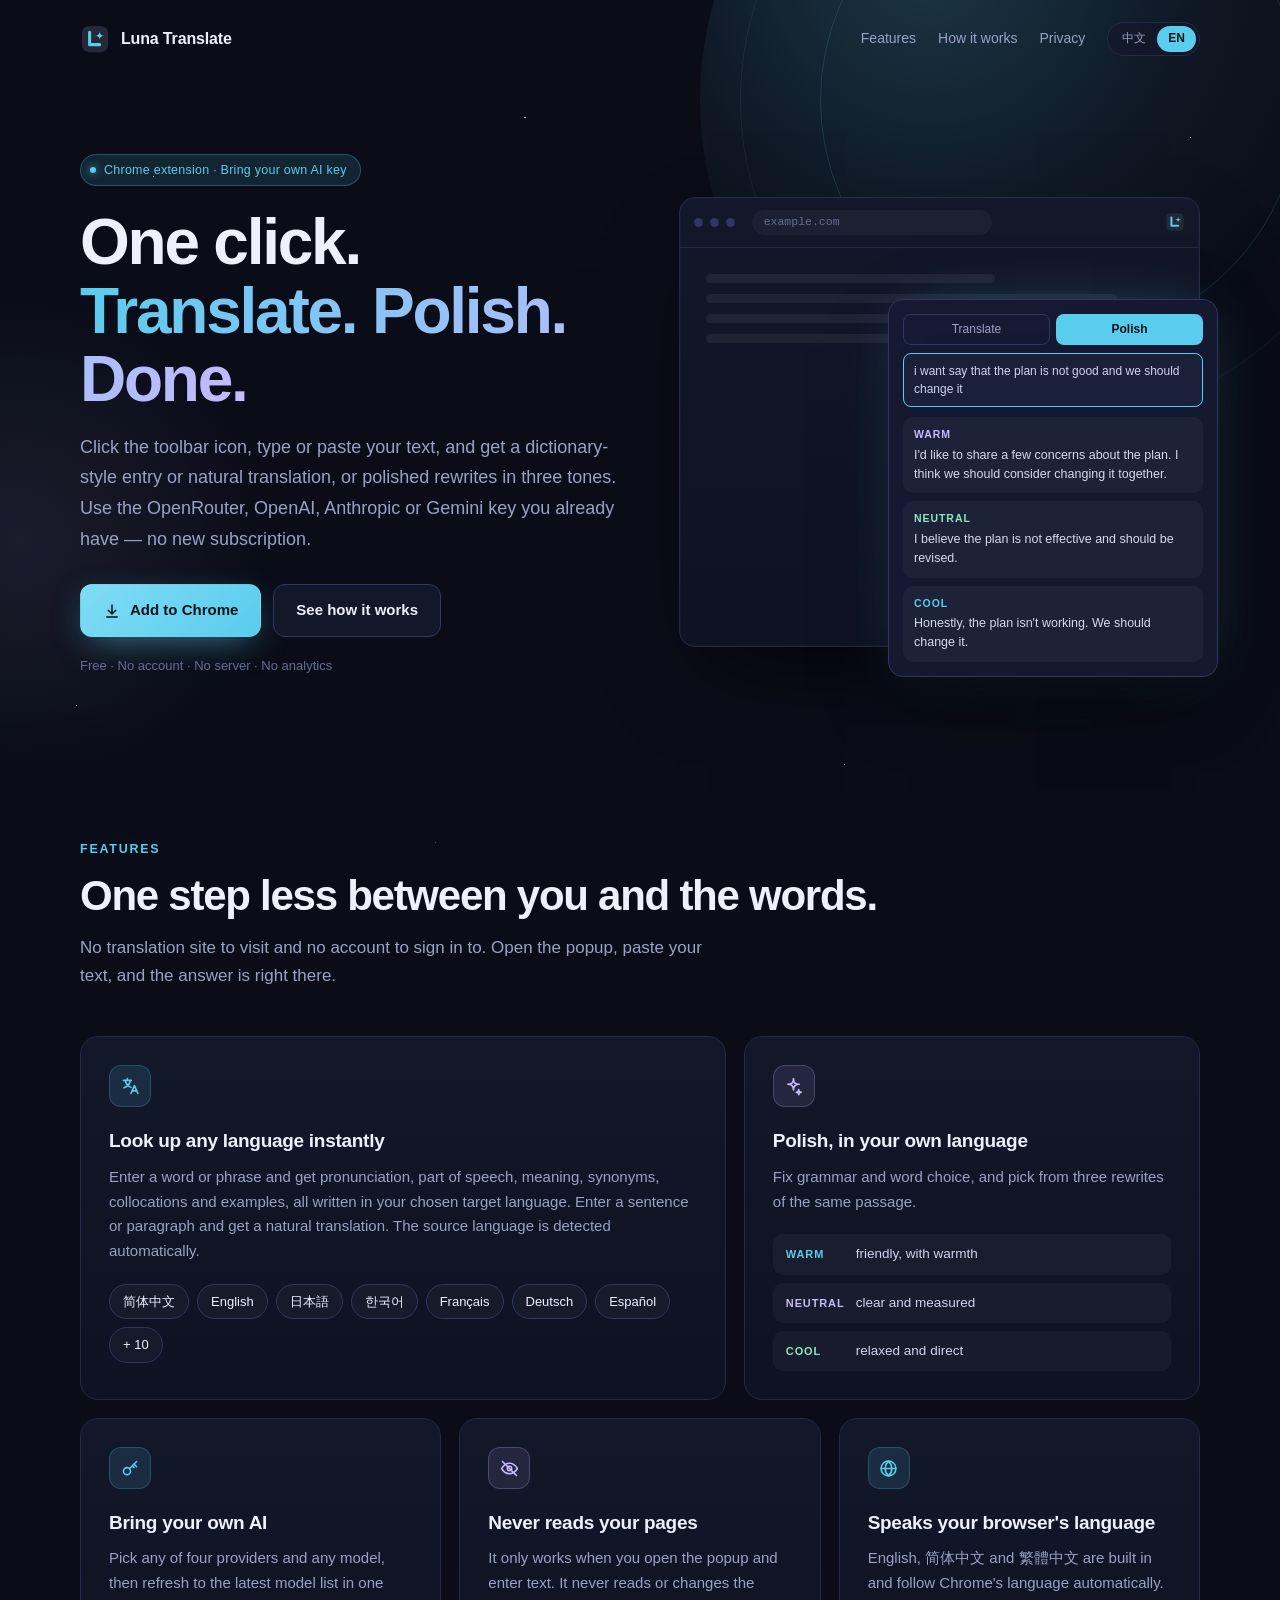
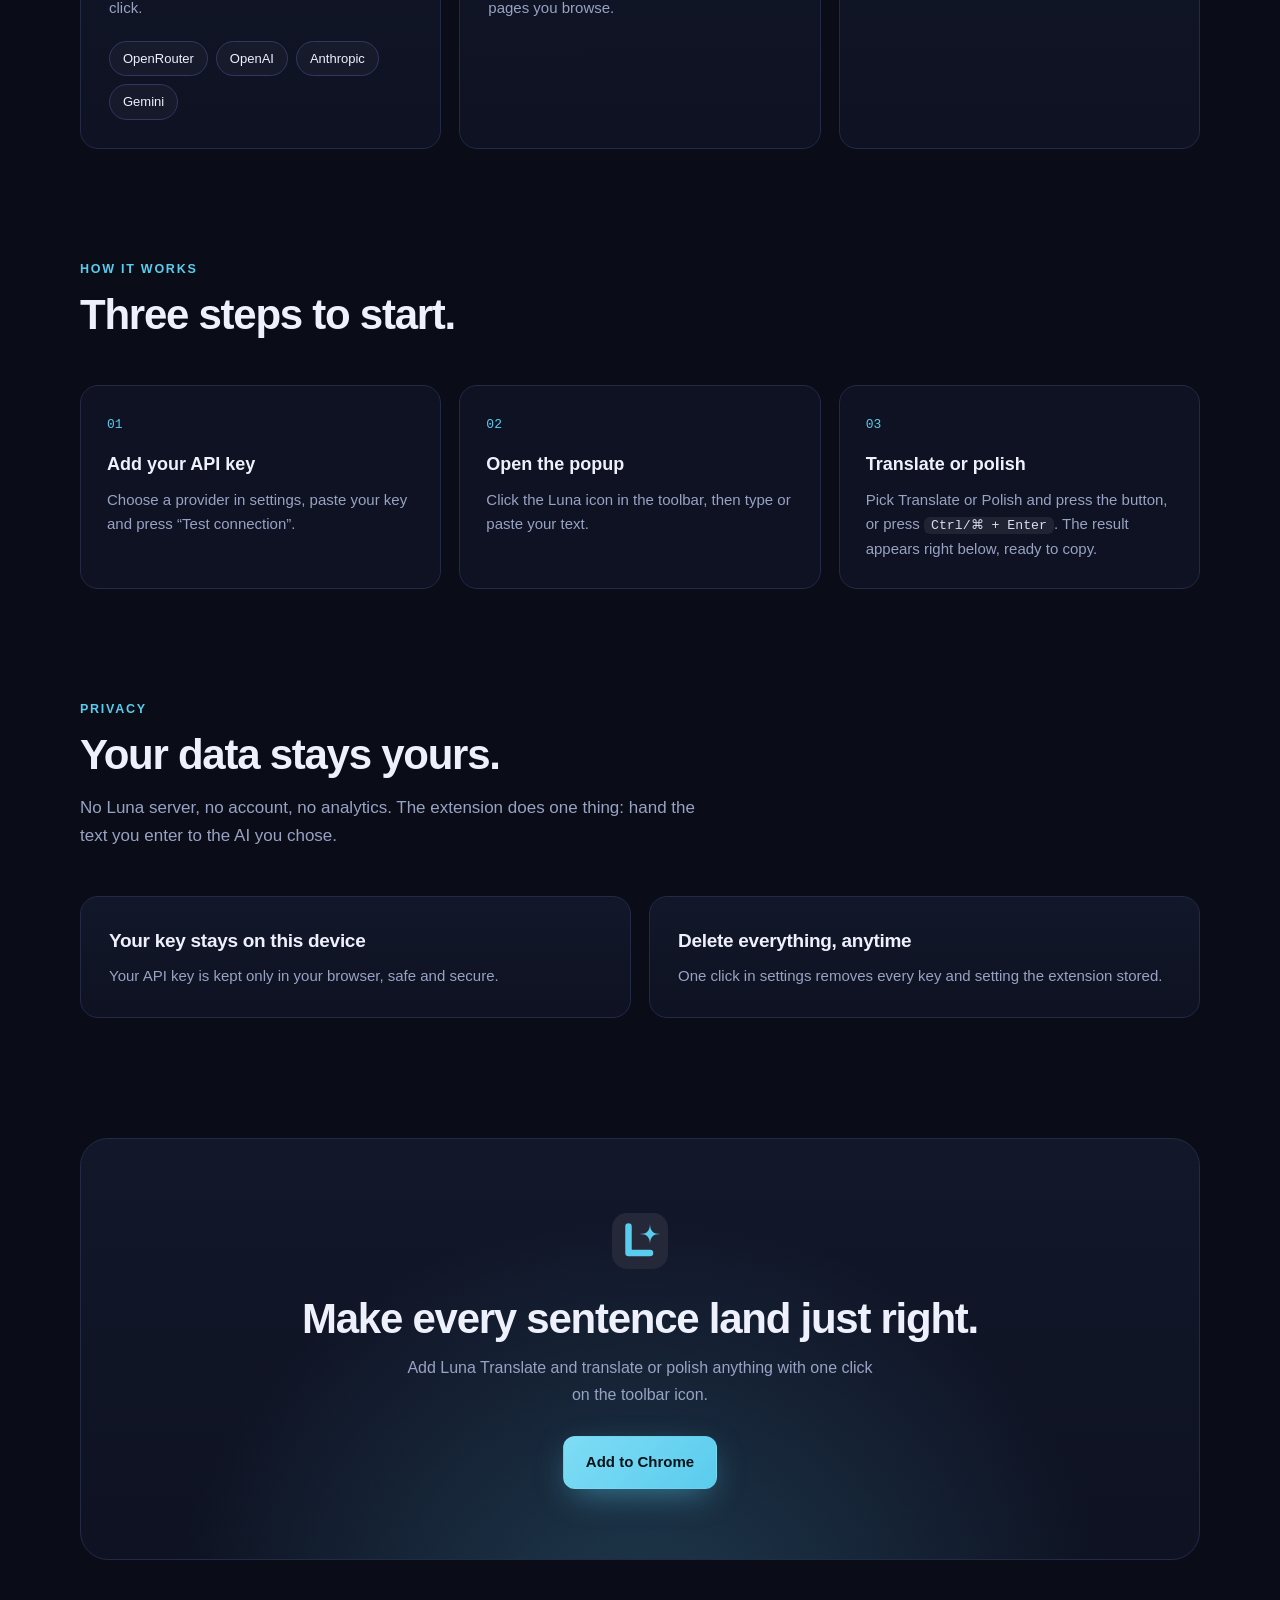
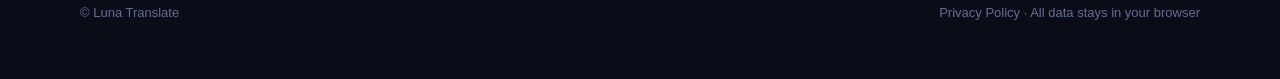
==== commit 7e57e585: "Landing page: simplify the privacy cards Co-Authored-By: Claude Sonnet 5.5 <noreply@anthropic.com>" ====
--- a/docs/index.html
+++ b/docs/index.html
@@ -282,9 +282,7 @@
           <p class="sub"><span lang="zh">没有 Luna 服务器，没有账号，没有统计。扩展只做一件事：把你输入的文字交给你自己选的 AI。</span><span lang="en">No Luna server, no account, no analytics. The extension does one thing: hand the text you enter to the AI you chose.</span></p>
         </div>
         <div class="pgrid">
-          <article class="card reveal"><h3><span lang="zh">Key 留在本机</span><span lang="en">Your key stays on this device</span></h3><p><span lang="zh">API Key 只保存在本机浏览器，不同步到你的 Google 账号，也只有扩展自己能读取。</span><span lang="en">Your API key is kept only in this browser, never synced to your Google account, and readable only by the extension itself.</span></p></article>
-          <article class="card reveal"><h3><span lang="zh">只申请必要的权限</span><span lang="en">Only the permissions it needs</span></h3><p><span lang="zh">只使用“存储”权限，加上访问四家 AI 服务商接口的权限。没有任何访问网页内容的权限。</span><span lang="en">Just storage, plus access to the four AI provider endpoints. No permission to access the pages you browse.</span></p></article>
-          <article class="card reveal"><h3><span lang="zh">直接发给你的服务商</span><span lang="en">Straight to your provider</span></h3><p><span lang="zh">你输入的文字只发给你选的服务商，不经过任何第三方。</span><span lang="en">The text you enter goes only to your chosen provider, never through a third party.</span></p></article>
+          <article class="card reveal"><h3><span lang="zh">Key 留在本机</span><span lang="en">Your key stays on this device</span></h3><p><span lang="zh">API Key 只保存在你的浏览器里，安全可靠。</span><span lang="en">Your API key is kept only in your browser, safe and secure.</span></p></article>
           <article class="card reveal"><h3><span lang="zh">随时一键清除</span><span lang="en">Delete everything, anytime</span></h3><p><span lang="zh">在设置页点一下，就能删除扩展保存的所有 Key 和设置。</span><span lang="en">One click in settings removes every key and setting the extension stored.</span></p></article>
         </div>
       </section>
